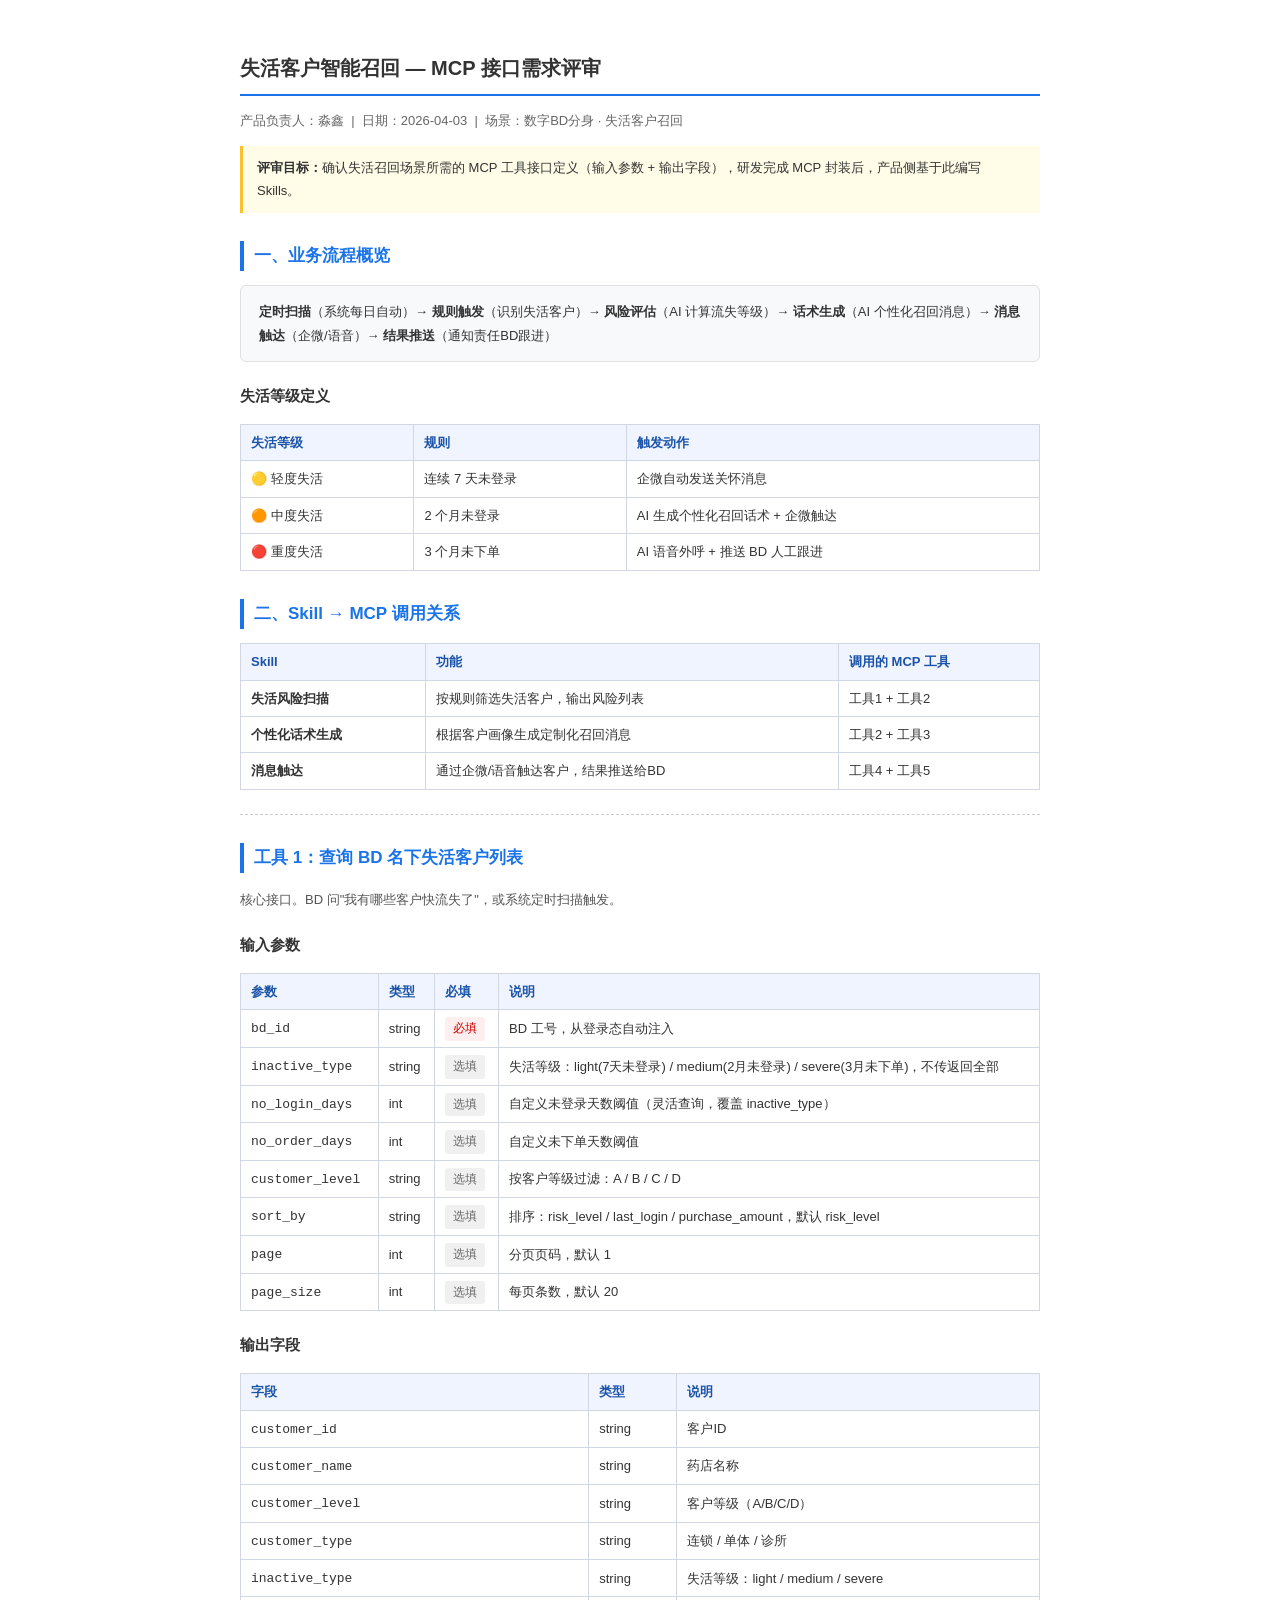
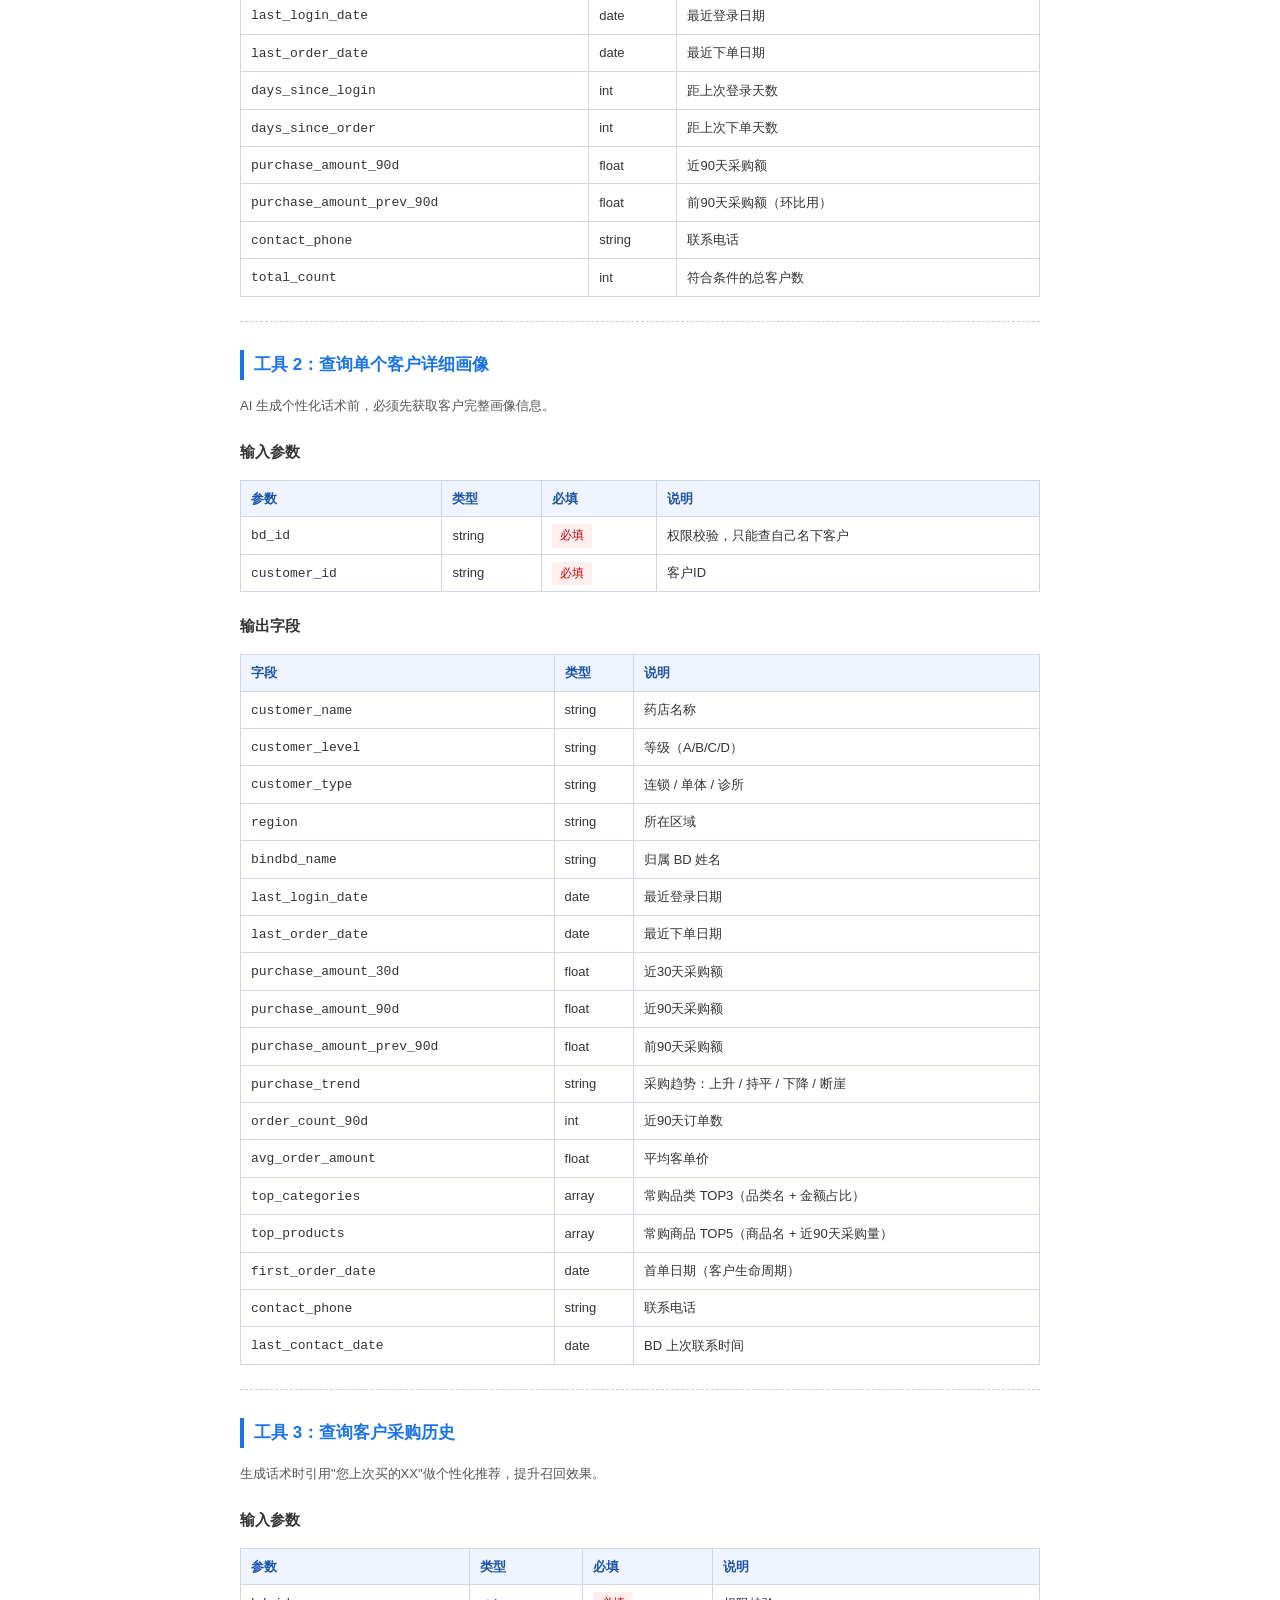
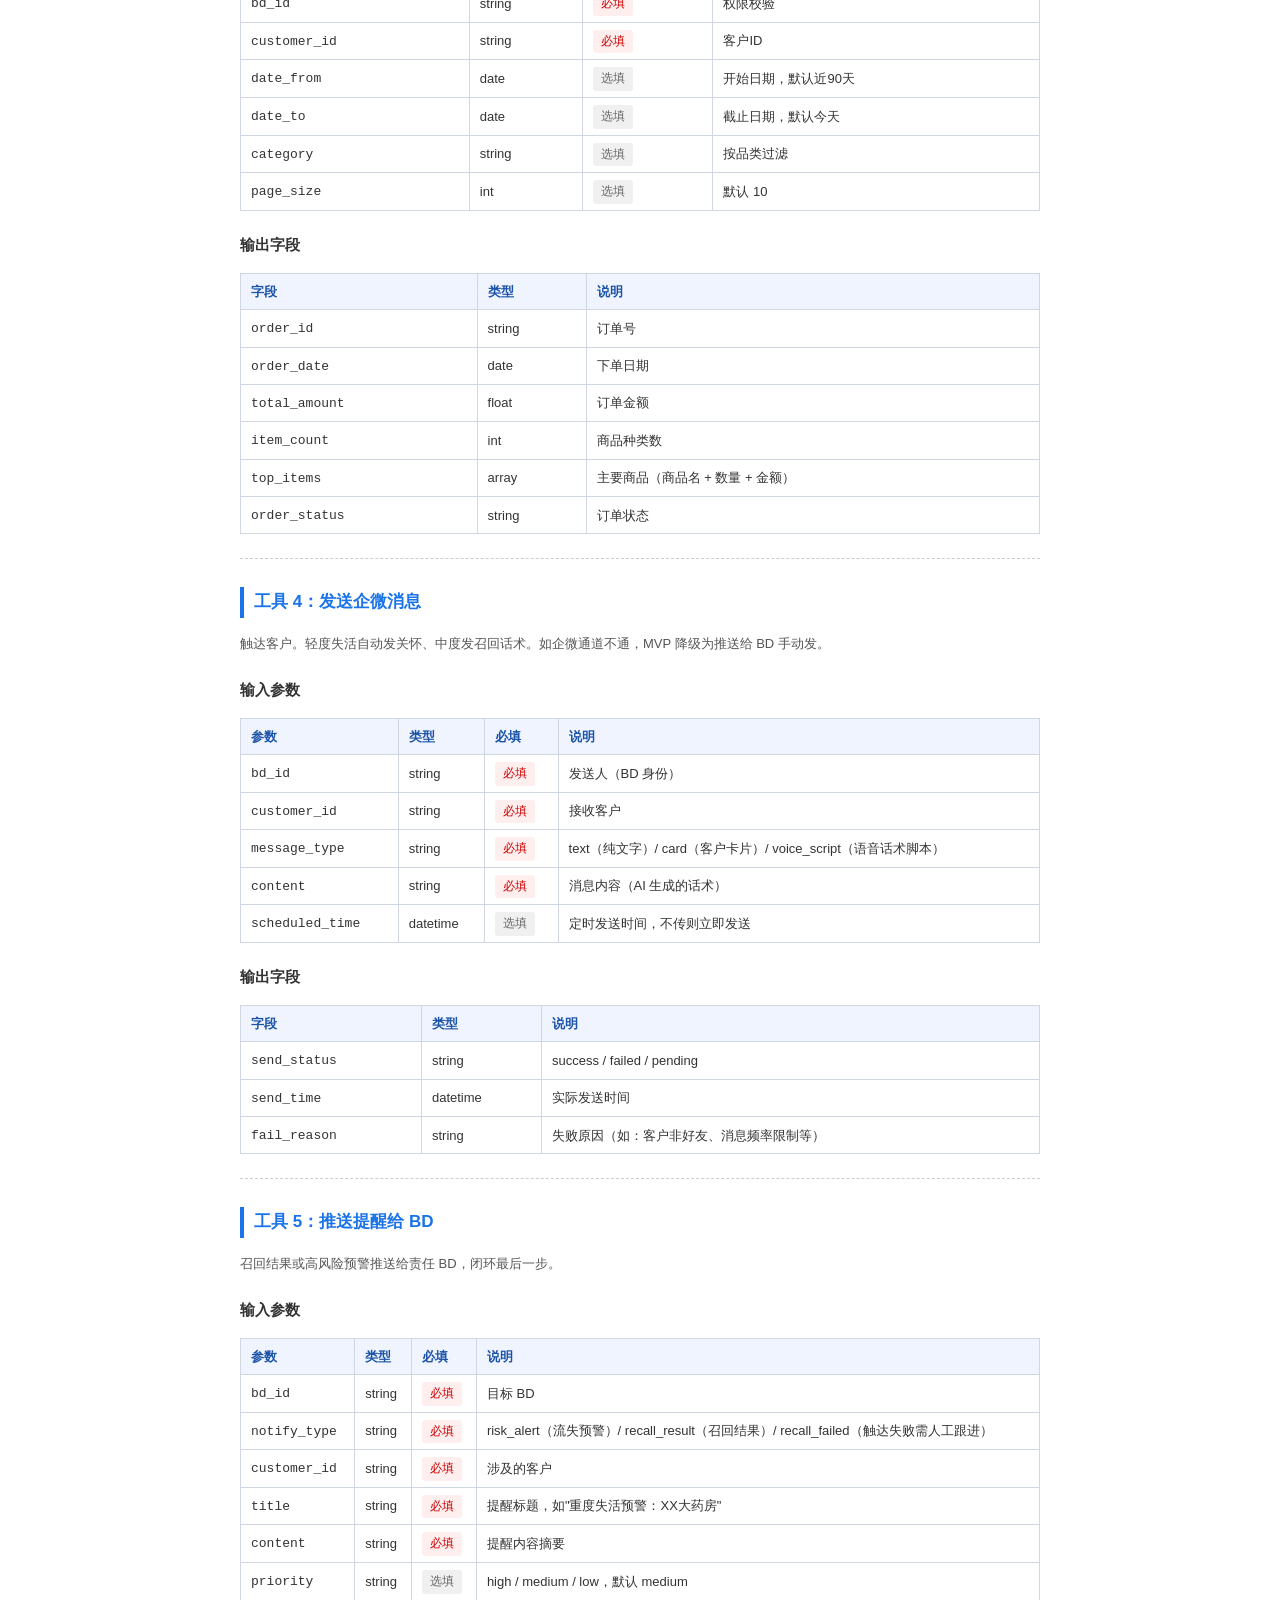
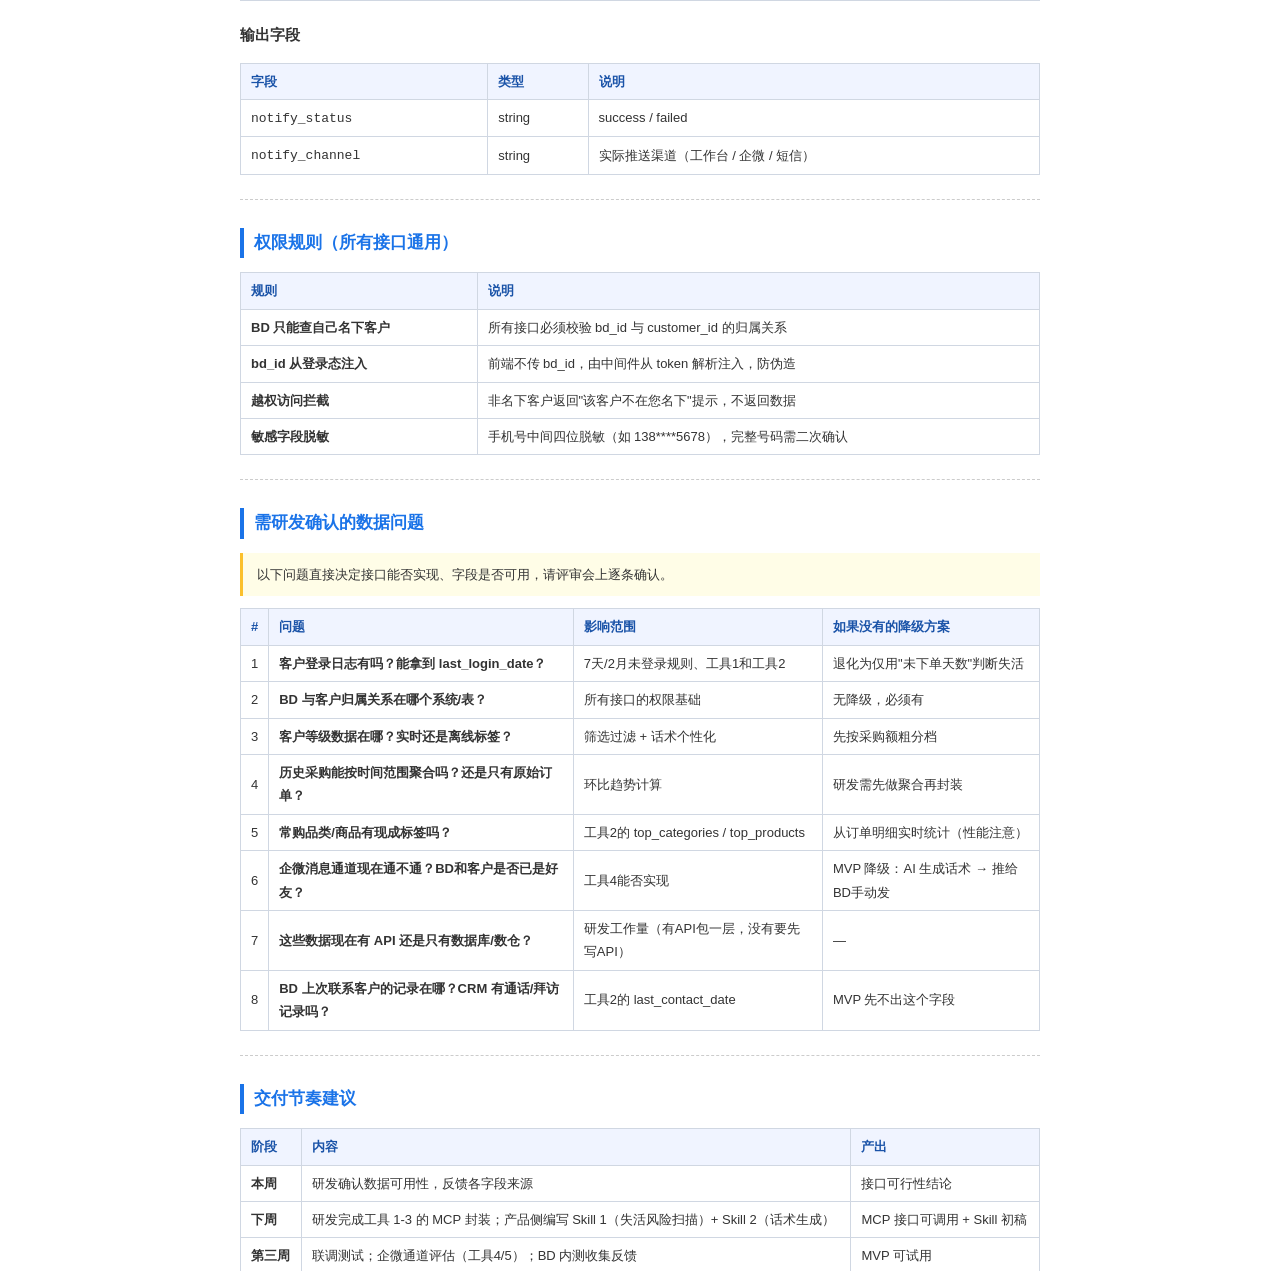
==== bd-recall-mcp-review.html @ 84d46999 "docs: 添加失活客户召回 MCP 接口评审文档 Co-Authored-By: Claude Opus 4.6 (1M context) <noreply@anthropic.com>" ====
<!DOCTYPE html>
<html lang="zh-CN">
<head>
<meta charset="UTF-8">
<title>失活客户召回 — MCP 接口需求</title>
<style>
  body { font-family: -apple-system, "PingFang SC", "Microsoft YaHei", sans-serif; max-width: 800px; margin: 0 auto; padding: 20px; color: #333; font-size: 14px; line-height: 1.8; }
  h1 { font-size: 20px; border-bottom: 2px solid #1a73e8; padding-bottom: 8px; margin-top: 30px; }
  h2 { font-size: 17px; color: #1a73e8; margin-top: 28px; border-left: 4px solid #1a73e8; padding-left: 10px; }
  h3 { font-size: 15px; color: #333; margin-top: 20px; }
  table { border-collapse: collapse; width: 100%; margin: 10px 0 18px 0; font-size: 13px; }
  th { background: #f0f4ff; color: #1a53a8; font-weight: 600; }
  th, td { border: 1px solid #d0d7e2; padding: 6px 10px; text-align: left; }
  td:first-child { white-space: nowrap; }
  .tag { display: inline-block; padding: 1px 8px; border-radius: 3px; font-size: 12px; font-weight: 500; }
  .tag-must { background: #fee; color: #c00; }
  .tag-opt { background: #f0f0f0; color: #666; }
  .tag-confirm { background: #fff3e0; color: #e65100; }
  .highlight { background: #fffde7; padding: 10px 14px; border-left: 3px solid #fbc02d; margin: 12px 0; font-size: 13px; }
  .section-desc { color: #555; font-size: 13px; margin: 4px 0 12px 0; }
  .flow-box { background: #f8f9fa; border: 1px solid #e0e0e0; border-radius: 6px; padding: 14px 18px; margin: 12px 0; font-size: 13px; }
  .flow-box code { background: #e8f0fe; padding: 2px 6px; border-radius: 3px; font-family: monospace; }
  hr { border: none; border-top: 1px dashed #ccc; margin: 24px 0; }
</style>
</head>
<body>

<h1>失活客户智能召回 — MCP 接口需求评审</h1>
<p style="color:#666; font-size:13px;">产品负责人：淼鑫 &nbsp;|&nbsp; 日期：2026-04-03 &nbsp;|&nbsp; 场景：数字BD分身 · 失活客户召回</p>

<div class="highlight">
  <b>评审目标：</b>确认失活召回场景所需的 MCP 工具接口定义（输入参数 + 输出字段），研发完成 MCP 封装后，产品侧基于此编写 Skills。
</div>

<!-- ===================== 业务流程 ===================== -->
<h2>一、业务流程概览</h2>

<div class="flow-box">
  <b>定时扫描</b>（系统每日自动）→ <b>规则触发</b>（识别失活客户）→ <b>风险评估</b>（AI 计算流失等级）→ <b>话术生成</b>（AI 个性化召回消息）→ <b>消息触达</b>（企微/语音）→ <b>结果推送</b>（通知责任BD跟进）
</div>

<h3>失活等级定义</h3>
<table>
  <tr><th>失活等级</th><th>规则</th><th>触发动作</th></tr>
  <tr><td>🟡 轻度失活</td><td>连续 7 天未登录</td><td>企微自动发送关怀消息</td></tr>
  <tr><td>🟠 中度失活</td><td>2 个月未登录</td><td>AI 生成个性化召回话术 + 企微触达</td></tr>
  <tr><td>🔴 重度失活</td><td>3 个月未下单</td><td>AI 语音外呼 + 推送 BD 人工跟进</td></tr>
</table>

<!-- ===================== 整体架构 ===================== -->
<h2>二、Skill → MCP 调用关系</h2>

<table>
  <tr><th>Skill</th><th>功能</th><th>调用的 MCP 工具</th></tr>
  <tr><td><b>失活风险扫描</b></td><td>按规则筛选失活客户，输出风险列表</td><td>工具1 + 工具2</td></tr>
  <tr><td><b>个性化话术生成</b></td><td>根据客户画像生成定制化召回消息</td><td>工具2 + 工具3</td></tr>
  <tr><td><b>消息触达</b></td><td>通过企微/语音触达客户，结果推送给BD</td><td>工具4 + 工具5</td></tr>
</table>

<!-- ===================== 工具1 ===================== -->
<hr>
<h2>工具 1：查询 BD 名下失活客户列表</h2>
<p class="section-desc">核心接口。BD 问"我有哪些客户快流失了"，或系统定时扫描触发。</p>

<h3>输入参数</h3>
<table>
  <tr><th>参数</th><th>类型</th><th>必填</th><th>说明</th></tr>
  <tr><td><code>bd_id</code></td><td>string</td><td><span class="tag tag-must">必填</span></td><td>BD 工号，从登录态自动注入</td></tr>
  <tr><td><code>inactive_type</code></td><td>string</td><td><span class="tag tag-opt">选填</span></td><td>失活等级：light(7天未登录) / medium(2月未登录) / severe(3月未下单)，不传返回全部</td></tr>
  <tr><td><code>no_login_days</code></td><td>int</td><td><span class="tag tag-opt">选填</span></td><td>自定义未登录天数阈值（灵活查询，覆盖 inactive_type）</td></tr>
  <tr><td><code>no_order_days</code></td><td>int</td><td><span class="tag tag-opt">选填</span></td><td>自定义未下单天数阈值</td></tr>
  <tr><td><code>customer_level</code></td><td>string</td><td><span class="tag tag-opt">选填</span></td><td>按客户等级过滤：A / B / C / D</td></tr>
  <tr><td><code>sort_by</code></td><td>string</td><td><span class="tag tag-opt">选填</span></td><td>排序：risk_level / last_login / purchase_amount，默认 risk_level</td></tr>
  <tr><td><code>page</code></td><td>int</td><td><span class="tag tag-opt">选填</span></td><td>分页页码，默认 1</td></tr>
  <tr><td><code>page_size</code></td><td>int</td><td><span class="tag tag-opt">选填</span></td><td>每页条数，默认 20</td></tr>
</table>

<h3>输出字段</h3>
<table>
  <tr><th>字段</th><th>类型</th><th>说明</th></tr>
  <tr><td><code>customer_id</code></td><td>string</td><td>客户ID</td></tr>
  <tr><td><code>customer_name</code></td><td>string</td><td>药店名称</td></tr>
  <tr><td><code>customer_level</code></td><td>string</td><td>客户等级（A/B/C/D）</td></tr>
  <tr><td><code>customer_type</code></td><td>string</td><td>连锁 / 单体 / 诊所</td></tr>
  <tr><td><code>inactive_type</code></td><td>string</td><td>失活等级：light / medium / severe</td></tr>
  <tr><td><code>last_login_date</code></td><td>date</td><td>最近登录日期</td></tr>
  <tr><td><code>last_order_date</code></td><td>date</td><td>最近下单日期</td></tr>
  <tr><td><code>days_since_login</code></td><td>int</td><td>距上次登录天数</td></tr>
  <tr><td><code>days_since_order</code></td><td>int</td><td>距上次下单天数</td></tr>
  <tr><td><code>purchase_amount_90d</code></td><td>float</td><td>近90天采购额</td></tr>
  <tr><td><code>purchase_amount_prev_90d</code></td><td>float</td><td>前90天采购额（环比用）</td></tr>
  <tr><td><code>contact_phone</code></td><td>string</td><td>联系电话</td></tr>
  <tr><td><code>total_count</code></td><td>int</td><td>符合条件的总客户数</td></tr>
</table>

<!-- ===================== 工具2 ===================== -->
<hr>
<h2>工具 2：查询单个客户详细画像</h2>
<p class="section-desc">AI 生成个性化话术前，必须先获取客户完整画像信息。</p>

<h3>输入参数</h3>
<table>
  <tr><th>参数</th><th>类型</th><th>必填</th><th>说明</th></tr>
  <tr><td><code>bd_id</code></td><td>string</td><td><span class="tag tag-must">必填</span></td><td>权限校验，只能查自己名下客户</td></tr>
  <tr><td><code>customer_id</code></td><td>string</td><td><span class="tag tag-must">必填</span></td><td>客户ID</td></tr>
</table>

<h3>输出字段</h3>
<table>
  <tr><th>字段</th><th>类型</th><th>说明</th></tr>
  <tr><td><code>customer_name</code></td><td>string</td><td>药店名称</td></tr>
  <tr><td><code>customer_level</code></td><td>string</td><td>等级（A/B/C/D）</td></tr>
  <tr><td><code>customer_type</code></td><td>string</td><td>连锁 / 单体 / 诊所</td></tr>
  <tr><td><code>region</code></td><td>string</td><td>所在区域</td></tr>
  <tr><td><code>bindbd_name</code></td><td>string</td><td>归属 BD 姓名</td></tr>
  <tr><td><code>last_login_date</code></td><td>date</td><td>最近登录日期</td></tr>
  <tr><td><code>last_order_date</code></td><td>date</td><td>最近下单日期</td></tr>
  <tr><td><code>purchase_amount_30d</code></td><td>float</td><td>近30天采购额</td></tr>
  <tr><td><code>purchase_amount_90d</code></td><td>float</td><td>近90天采购额</td></tr>
  <tr><td><code>purchase_amount_prev_90d</code></td><td>float</td><td>前90天采购额</td></tr>
  <tr><td><code>purchase_trend</code></td><td>string</td><td>采购趋势：上升 / 持平 / 下降 / 断崖</td></tr>
  <tr><td><code>order_count_90d</code></td><td>int</td><td>近90天订单数</td></tr>
  <tr><td><code>avg_order_amount</code></td><td>float</td><td>平均客单价</td></tr>
  <tr><td><code>top_categories</code></td><td>array</td><td>常购品类 TOP3（品类名 + 金额占比）</td></tr>
  <tr><td><code>top_products</code></td><td>array</td><td>常购商品 TOP5（商品名 + 近90天采购量）</td></tr>
  <tr><td><code>first_order_date</code></td><td>date</td><td>首单日期（客户生命周期）</td></tr>
  <tr><td><code>contact_phone</code></td><td>string</td><td>联系电话</td></tr>
  <tr><td><code>last_contact_date</code></td><td>date</td><td>BD 上次联系时间</td></tr>
</table>

<!-- ===================== 工具3 ===================== -->
<hr>
<h2>工具 3：查询客户采购历史</h2>
<p class="section-desc">生成话术时引用"您上次买的XX"做个性化推荐，提升召回效果。</p>

<h3>输入参数</h3>
<table>
  <tr><th>参数</th><th>类型</th><th>必填</th><th>说明</th></tr>
  <tr><td><code>bd_id</code></td><td>string</td><td><span class="tag tag-must">必填</span></td><td>权限校验</td></tr>
  <tr><td><code>customer_id</code></td><td>string</td><td><span class="tag tag-must">必填</span></td><td>客户ID</td></tr>
  <tr><td><code>date_from</code></td><td>date</td><td><span class="tag tag-opt">选填</span></td><td>开始日期，默认近90天</td></tr>
  <tr><td><code>date_to</code></td><td>date</td><td><span class="tag tag-opt">选填</span></td><td>截止日期，默认今天</td></tr>
  <tr><td><code>category</code></td><td>string</td><td><span class="tag tag-opt">选填</span></td><td>按品类过滤</td></tr>
  <tr><td><code>page_size</code></td><td>int</td><td><span class="tag tag-opt">选填</span></td><td>默认 10</td></tr>
</table>

<h3>输出字段</h3>
<table>
  <tr><th>字段</th><th>类型</th><th>说明</th></tr>
  <tr><td><code>order_id</code></td><td>string</td><td>订单号</td></tr>
  <tr><td><code>order_date</code></td><td>date</td><td>下单日期</td></tr>
  <tr><td><code>total_amount</code></td><td>float</td><td>订单金额</td></tr>
  <tr><td><code>item_count</code></td><td>int</td><td>商品种类数</td></tr>
  <tr><td><code>top_items</code></td><td>array</td><td>主要商品（商品名 + 数量 + 金额）</td></tr>
  <tr><td><code>order_status</code></td><td>string</td><td>订单状态</td></tr>
</table>

<!-- ===================== 工具4 ===================== -->
<hr>
<h2>工具 4：发送企微消息</h2>
<p class="section-desc">触达客户。轻度失活自动发关怀、中度发召回话术。如企微通道不通，MVP 降级为推送给 BD 手动发。</p>

<h3>输入参数</h3>
<table>
  <tr><th>参数</th><th>类型</th><th>必填</th><th>说明</th></tr>
  <tr><td><code>bd_id</code></td><td>string</td><td><span class="tag tag-must">必填</span></td><td>发送人（BD 身份）</td></tr>
  <tr><td><code>customer_id</code></td><td>string</td><td><span class="tag tag-must">必填</span></td><td>接收客户</td></tr>
  <tr><td><code>message_type</code></td><td>string</td><td><span class="tag tag-must">必填</span></td><td>text（纯文字）/ card（客户卡片）/ voice_script（语音话术脚本）</td></tr>
  <tr><td><code>content</code></td><td>string</td><td><span class="tag tag-must">必填</span></td><td>消息内容（AI 生成的话术）</td></tr>
  <tr><td><code>scheduled_time</code></td><td>datetime</td><td><span class="tag tag-opt">选填</span></td><td>定时发送时间，不传则立即发送</td></tr>
</table>

<h3>输出字段</h3>
<table>
  <tr><th>字段</th><th>类型</th><th>说明</th></tr>
  <tr><td><code>send_status</code></td><td>string</td><td>success / failed / pending</td></tr>
  <tr><td><code>send_time</code></td><td>datetime</td><td>实际发送时间</td></tr>
  <tr><td><code>fail_reason</code></td><td>string</td><td>失败原因（如：客户非好友、消息频率限制等）</td></tr>
</table>

<!-- ===================== 工具5 ===================== -->
<hr>
<h2>工具 5：推送提醒给 BD</h2>
<p class="section-desc">召回结果或高风险预警推送给责任 BD，闭环最后一步。</p>

<h3>输入参数</h3>
<table>
  <tr><th>参数</th><th>类型</th><th>必填</th><th>说明</th></tr>
  <tr><td><code>bd_id</code></td><td>string</td><td><span class="tag tag-must">必填</span></td><td>目标 BD</td></tr>
  <tr><td><code>notify_type</code></td><td>string</td><td><span class="tag tag-must">必填</span></td><td>risk_alert（流失预警）/ recall_result（召回结果）/ recall_failed（触达失败需人工跟进）</td></tr>
  <tr><td><code>customer_id</code></td><td>string</td><td><span class="tag tag-must">必填</span></td><td>涉及的客户</td></tr>
  <tr><td><code>title</code></td><td>string</td><td><span class="tag tag-must">必填</span></td><td>提醒标题，如"重度失活预警：XX大药房"</td></tr>
  <tr><td><code>content</code></td><td>string</td><td><span class="tag tag-must">必填</span></td><td>提醒内容摘要</td></tr>
  <tr><td><code>priority</code></td><td>string</td><td><span class="tag tag-opt">选填</span></td><td>high / medium / low，默认 medium</td></tr>
</table>

<h3>输出字段</h3>
<table>
  <tr><th>字段</th><th>类型</th><th>说明</th></tr>
  <tr><td><code>notify_status</code></td><td>string</td><td>success / failed</td></tr>
  <tr><td><code>notify_channel</code></td><td>string</td><td>实际推送渠道（工作台 / 企微 / 短信）</td></tr>
</table>

<!-- ===================== 权限 ===================== -->
<hr>
<h2>权限规则（所有接口通用）</h2>
<table>
  <tr><th>规则</th><th>说明</th></tr>
  <tr><td><b>BD 只能查自己名下客户</b></td><td>所有接口必须校验 bd_id 与 customer_id 的归属关系</td></tr>
  <tr><td><b>bd_id 从登录态注入</b></td><td>前端不传 bd_id，由中间件从 token 解析注入，防伪造</td></tr>
  <tr><td><b>越权访问拦截</b></td><td>非名下客户返回"该客户不在您名下"提示，不返回数据</td></tr>
  <tr><td><b>敏感字段脱敏</b></td><td>手机号中间四位脱敏（如 138****5678），完整号码需二次确认</td></tr>
</table>

<!-- ===================== 数据确认 ===================== -->
<hr>
<h2>需研发确认的数据问题</h2>
<div class="highlight">以下问题直接决定接口能否实现、字段是否可用，请评审会上逐条确认。</div>

<table>
  <tr><th>#</th><th>问题</th><th>影响范围</th><th>如果没有的降级方案</th></tr>
  <tr><td>1</td><td><b>客户登录日志有吗？能拿到 last_login_date？</b></td><td>7天/2月未登录规则、工具1和工具2</td><td>退化为仅用"未下单天数"判断失活</td></tr>
  <tr><td>2</td><td><b>BD 与客户归属关系在哪个系统/表？</b></td><td>所有接口的权限基础</td><td>无降级，必须有</td></tr>
  <tr><td>3</td><td><b>客户等级数据在哪？实时还是离线标签？</b></td><td>筛选过滤 + 话术个性化</td><td>先按采购额粗分档</td></tr>
  <tr><td>4</td><td><b>历史采购能按时间范围聚合吗？还是只有原始订单？</b></td><td>环比趋势计算</td><td>研发需先做聚合再封装</td></tr>
  <tr><td>5</td><td><b>常购品类/商品有现成标签吗？</b></td><td>工具2的 top_categories / top_products</td><td>从订单明细实时统计（性能注意）</td></tr>
  <tr><td>6</td><td><b>企微消息通道现在通不通？BD和客户是否已是好友？</b></td><td>工具4能否实现</td><td>MVP 降级：AI 生成话术 → 推给BD手动发</td></tr>
  <tr><td>7</td><td><b>这些数据现在有 API 还是只有数据库/数仓？</b></td><td>研发工作量（有API包一层，没有要先写API）</td><td>—</td></tr>
  <tr><td>8</td><td><b>BD 上次联系客户的记录在哪？CRM 有通话/拜访记录吗？</b></td><td>工具2的 last_contact_date</td><td>MVP 先不出这个字段</td></tr>
</table>

<!-- ===================== 排期建议 ===================== -->
<hr>
<h2>交付节奏建议</h2>
<table>
  <tr><th>阶段</th><th>内容</th><th>产出</th></tr>
  <tr><td><b>本周</b></td><td>研发确认数据可用性，反馈各字段来源</td><td>接口可行性结论</td></tr>
  <tr><td><b>下周</b></td><td>研发完成工具 1-3 的 MCP 封装；产品侧编写 Skill 1（失活风险扫描）+ Skill 2（话术生成）</td><td>MCP 接口可调用 + Skill 初稿</td></tr>
  <tr><td><b>第三周</b></td><td>联调测试；企微通道评估（工具4/5）；BD 内测收集反馈</td><td>MVP 可试用</td></tr>
</table>

</body>
</html>
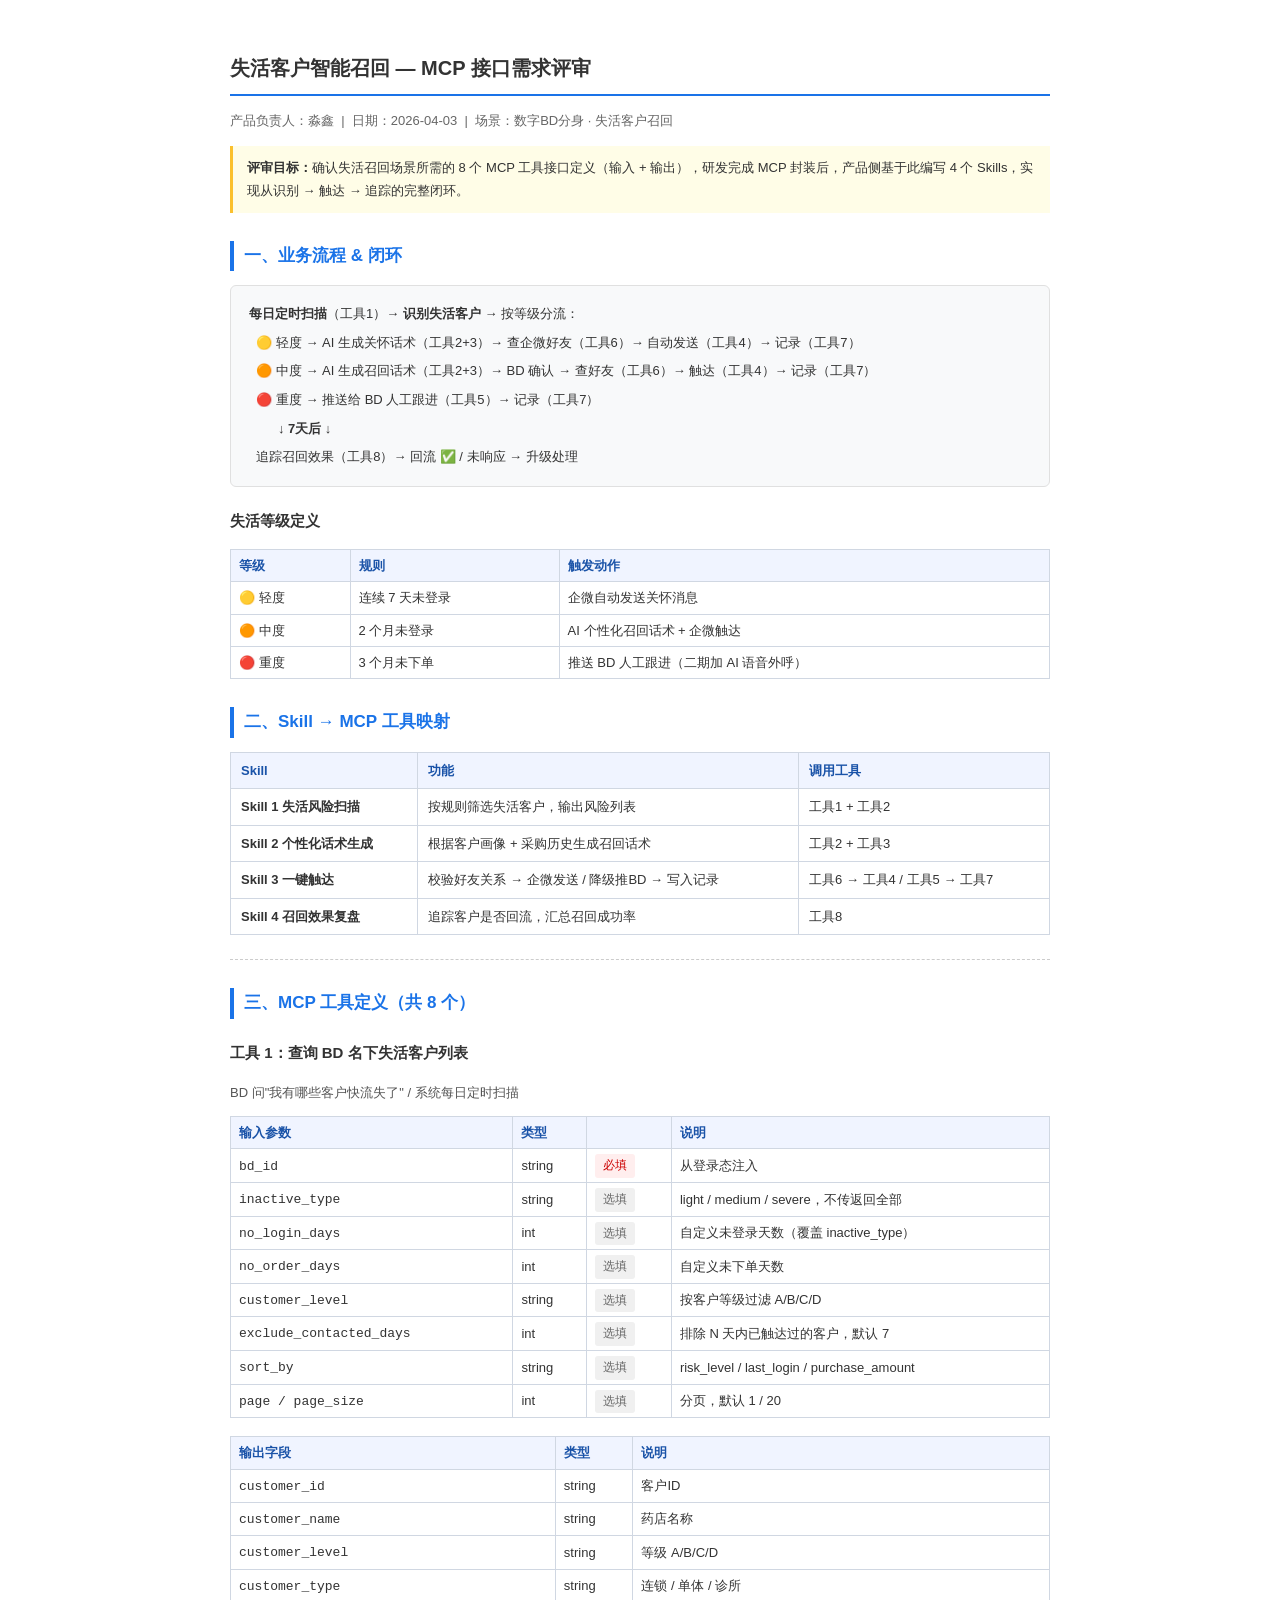
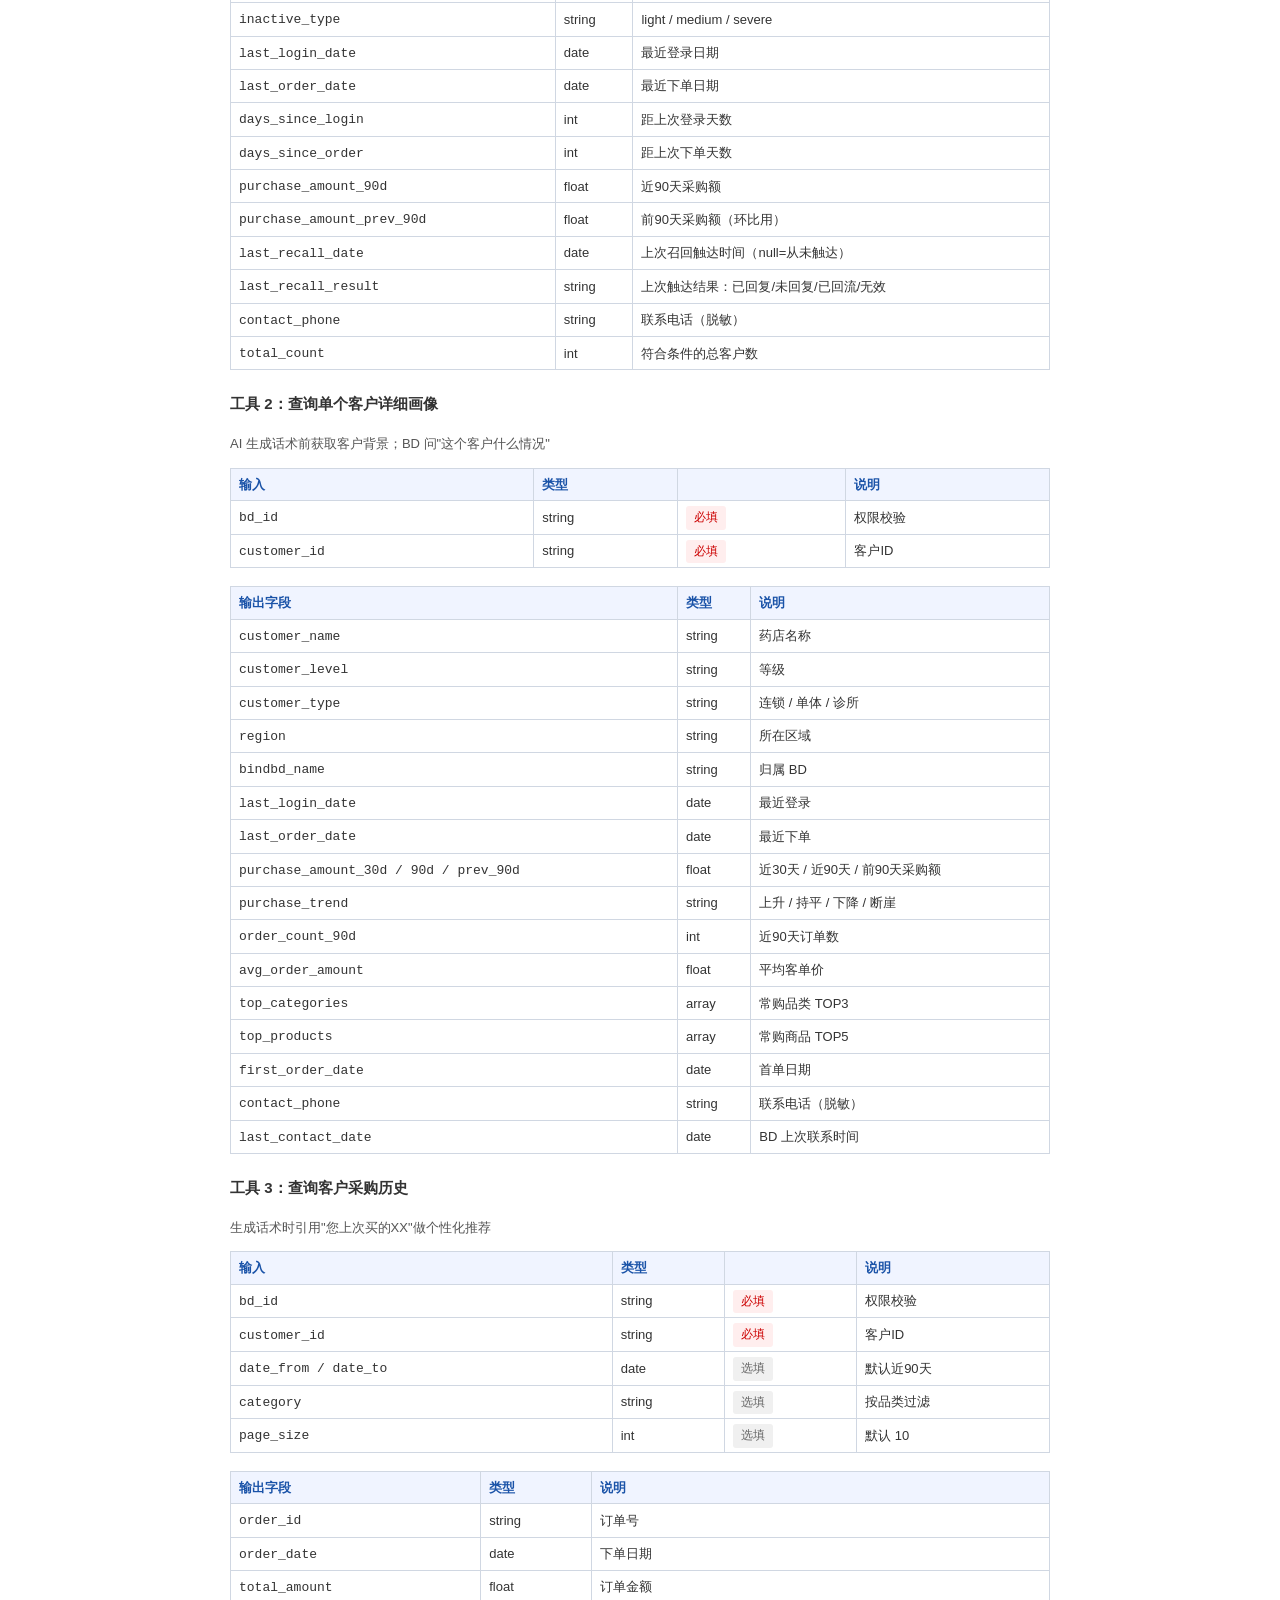
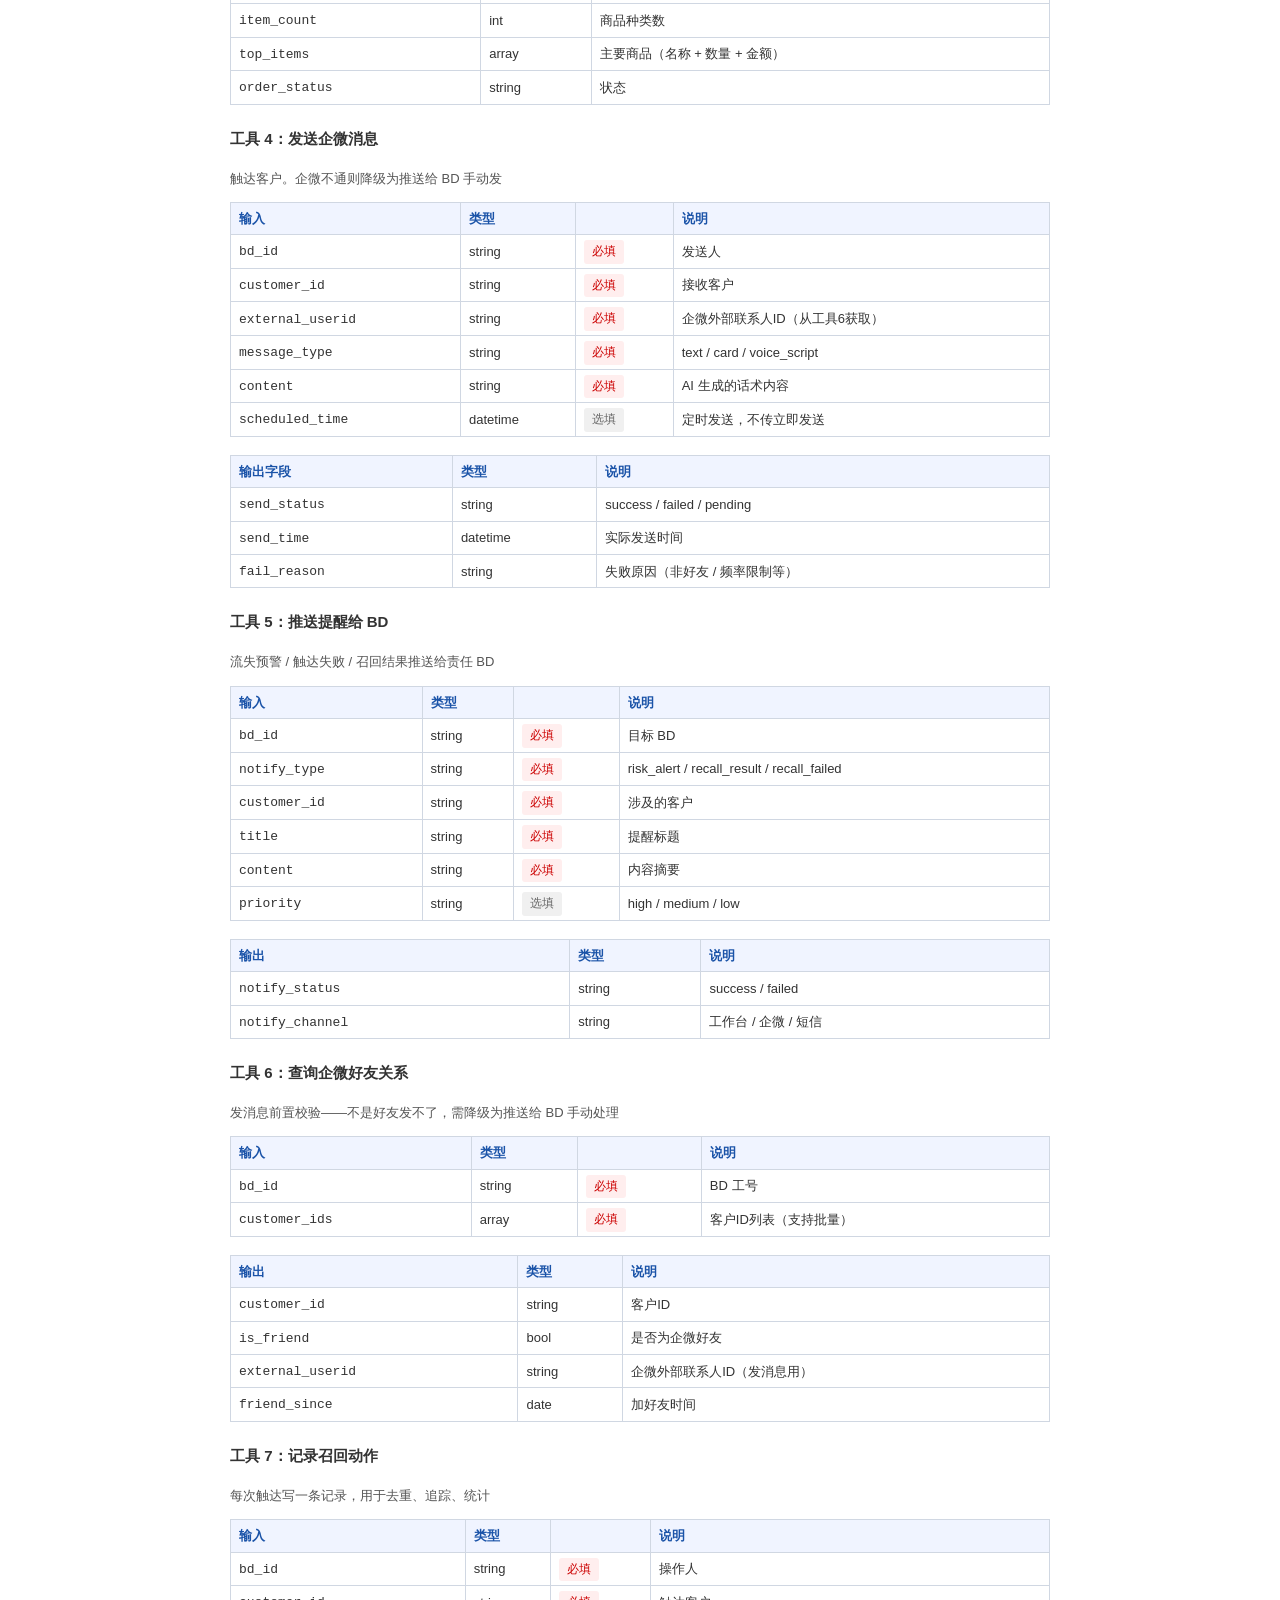
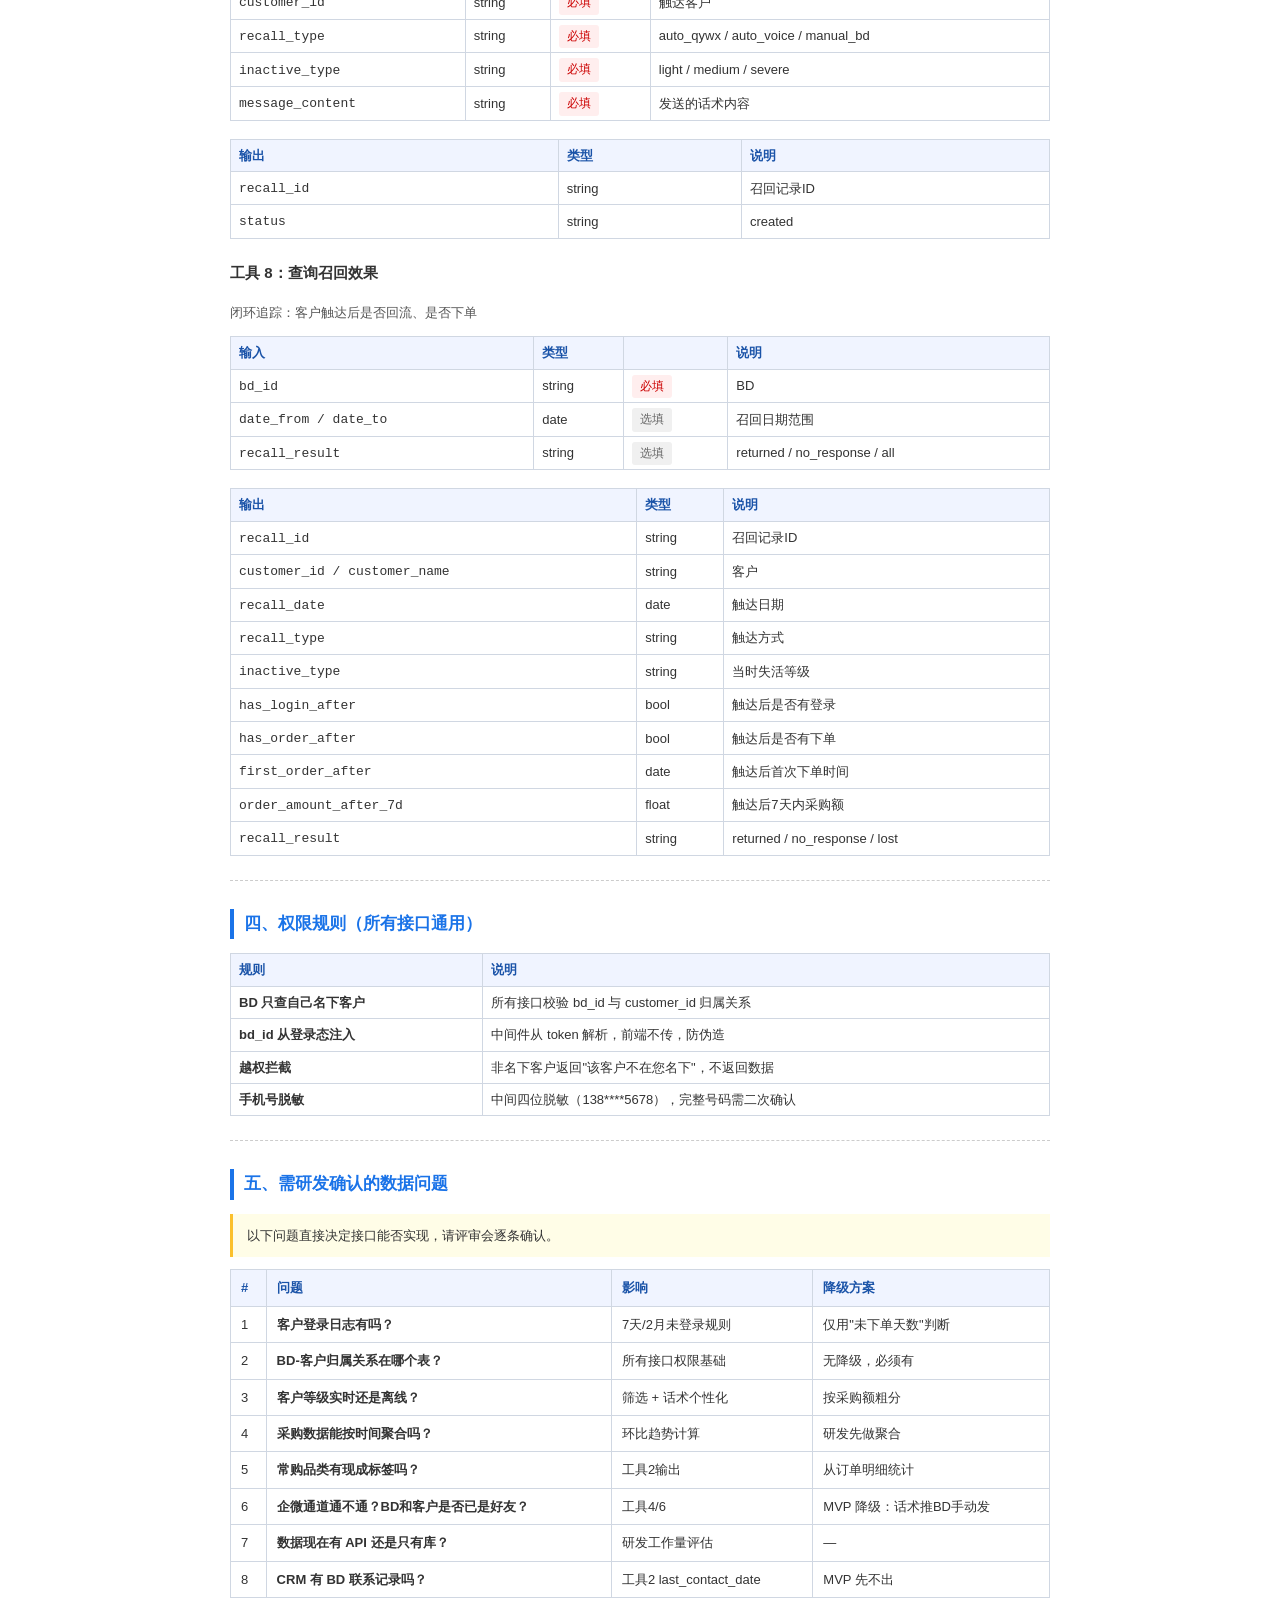
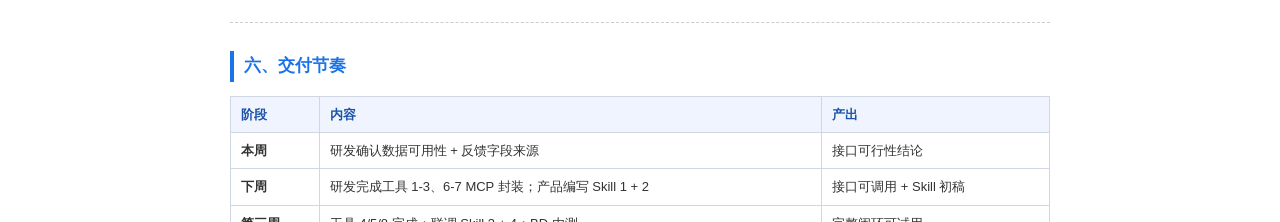
==== commit 77b0c78e: "docs: 更新失活召回接口文档 — 补充企微闭环 + 8个工具完整定义 Co-Authored-By: Claude Opus 4.6 (1M context) <noreply@anthropic" ====
--- a/bd-recall-mcp-review.html
+++ b/bd-recall-mcp-review.html
@@ -4,7 +4,7 @@
 <meta charset="UTF-8">
 <title>失活客户召回 — MCP 接口需求</title>
 <style>
-  body { font-family: -apple-system, "PingFang SC", "Microsoft YaHei", sans-serif; max-width: 800px; margin: 0 auto; padding: 20px; color: #333; font-size: 14px; line-height: 1.8; }
+  body { font-family: -apple-system, "PingFang SC", "Microsoft YaHei", sans-serif; max-width: 820px; margin: 0 auto; padding: 20px; color: #333; font-size: 14px; line-height: 1.8; }
   h1 { font-size: 20px; border-bottom: 2px solid #1a73e8; padding-bottom: 8px; margin-top: 30px; }
   h2 { font-size: 17px; color: #1a73e8; margin-top: 28px; border-left: 4px solid #1a73e8; padding-left: 10px; }
   h3 { font-size: 15px; color: #333; margin-top: 20px; }
@@ -15,12 +15,13 @@
   .tag { display: inline-block; padding: 1px 8px; border-radius: 3px; font-size: 12px; font-weight: 500; }
   .tag-must { background: #fee; color: #c00; }
   .tag-opt { background: #f0f0f0; color: #666; }
-  .tag-confirm { background: #fff3e0; color: #e65100; }
   .highlight { background: #fffde7; padding: 10px 14px; border-left: 3px solid #fbc02d; margin: 12px 0; font-size: 13px; }
   .section-desc { color: #555; font-size: 13px; margin: 4px 0 12px 0; }
-  .flow-box { background: #f8f9fa; border: 1px solid #e0e0e0; border-radius: 6px; padding: 14px 18px; margin: 12px 0; font-size: 13px; }
-  .flow-box code { background: #e8f0fe; padding: 2px 6px; border-radius: 3px; font-family: monospace; }
+  .flow-box { background: #f8f9fa; border: 1px solid #e0e0e0; border-radius: 6px; padding: 14px 18px; margin: 12px 0; font-size: 13px; line-height: 2.2; }
+  .skill-box { background: #f0f7ff; border: 1px solid #c2dbf5; border-radius: 6px; padding: 12px 16px; margin: 10px 0; font-size: 13px; line-height: 1.9; }
+  .skill-box b { color: #1a53a8; }
   hr { border: none; border-top: 1px dashed #ccc; margin: 24px 0; }
+  .compact td, .compact th { padding: 4px 8px; }
 </style>
 </head>
 <body>
@@ -29,214 +30,263 @@
 <p style="color:#666; font-size:13px;">产品负责人：淼鑫 &nbsp;|&nbsp; 日期：2026-04-03 &nbsp;|&nbsp; 场景：数字BD分身 · 失活客户召回</p>
 
 <div class="highlight">
-  <b>评审目标：</b>确认失活召回场景所需的 MCP 工具接口定义（输入参数 + 输出字段），研发完成 MCP 封装后，产品侧基于此编写 Skills。
+  <b>评审目标：</b>确认失活召回场景所需的 8 个 MCP 工具接口定义（输入 + 输出），研发完成 MCP 封装后，产品侧基于此编写 4 个 Skills，实现从识别 → 触达 → 追踪的完整闭环。
 </div>
 
 <!-- ===================== 业务流程 ===================== -->
-<h2>一、业务流程概览</h2>
+<h2>一、业务流程 &amp; 闭环</h2>
 
 <div class="flow-box">
-  <b>定时扫描</b>（系统每日自动）→ <b>规则触发</b>（识别失活客户）→ <b>风险评估</b>（AI 计算流失等级）→ <b>话术生成</b>（AI 个性化召回消息）→ <b>消息触达</b>（企微/语音）→ <b>结果推送</b>（通知责任BD跟进）
+  <b>每日定时扫描</b>（工具1）→ <b>识别失活客户</b> → 按等级分流：<br>
+  &nbsp;&nbsp;🟡 轻度 → AI 生成关怀话术（工具2+3）→ 查企微好友（工具6）→ 自动发送（工具4）→ 记录（工具7）<br>
+  &nbsp;&nbsp;🟠 中度 → AI 生成召回话术（工具2+3）→ BD 确认 → 查好友（工具6）→ 触达（工具4）→ 记录（工具7）<br>
+  &nbsp;&nbsp;🔴 重度 → 推送给 BD 人工跟进（工具5）→ 记录（工具7）<br>
+  &nbsp;&nbsp;&nbsp;&nbsp;&nbsp;&nbsp;&nbsp;&nbsp;↓ <b>7天后</b> ↓<br>
+  &nbsp;&nbsp;追踪召回效果（工具8）→ 回流 ✅ / 未响应 → 升级处理
 </div>
 
 <h3>失活等级定义</h3>
+<table class="compact">
+  <tr><th>等级</th><th>规则</th><th>触发动作</th></tr>
+  <tr><td>🟡 轻度</td><td>连续 7 天未登录</td><td>企微自动发送关怀消息</td></tr>
+  <tr><td>🟠 中度</td><td>2 个月未登录</td><td>AI 个性化召回话术 + 企微触达</td></tr>
+  <tr><td>🔴 重度</td><td>3 个月未下单</td><td>推送 BD 人工跟进（二期加 AI 语音外呼）</td></tr>
+</table>
+
+<!-- ===================== Skill 与工具映射 ===================== -->
+<h2>二、Skill → MCP 工具映射</h2>
+
 <table>
-  <tr><th>失活等级</th><th>规则</th><th>触发动作</th></tr>
-  <tr><td>🟡 轻度失活</td><td>连续 7 天未登录</td><td>企微自动发送关怀消息</td></tr>
-  <tr><td>🟠 中度失活</td><td>2 个月未登录</td><td>AI 生成个性化召回话术 + 企微触达</td></tr>
-  <tr><td>🔴 重度失活</td><td>3 个月未下单</td><td>AI 语音外呼 + 推送 BD 人工跟进</td></tr>
-</table>
-
-<!-- ===================== 整体架构 ===================== -->
-<h2>二、Skill → MCP 调用关系</h2>
-
-<table>
-  <tr><th>Skill</th><th>功能</th><th>调用的 MCP 工具</th></tr>
-  <tr><td><b>失活风险扫描</b></td><td>按规则筛选失活客户，输出风险列表</td><td>工具1 + 工具2</td></tr>
-  <tr><td><b>个性化话术生成</b></td><td>根据客户画像生成定制化召回消息</td><td>工具2 + 工具3</td></tr>
-  <tr><td><b>消息触达</b></td><td>通过企微/语音触达客户，结果推送给BD</td><td>工具4 + 工具5</td></tr>
-</table>
-
-<!-- ===================== 工具1 ===================== -->
-<hr>
-<h2>工具 1：查询 BD 名下失活客户列表</h2>
-<p class="section-desc">核心接口。BD 问"我有哪些客户快流失了"，或系统定时扫描触发。</p>
-
-<h3>输入参数</h3>
-<table>
-  <tr><th>参数</th><th>类型</th><th>必填</th><th>说明</th></tr>
-  <tr><td><code>bd_id</code></td><td>string</td><td><span class="tag tag-must">必填</span></td><td>BD 工号，从登录态自动注入</td></tr>
-  <tr><td><code>inactive_type</code></td><td>string</td><td><span class="tag tag-opt">选填</span></td><td>失活等级：light(7天未登录) / medium(2月未登录) / severe(3月未下单)，不传返回全部</td></tr>
-  <tr><td><code>no_login_days</code></td><td>int</td><td><span class="tag tag-opt">选填</span></td><td>自定义未登录天数阈值（灵活查询，覆盖 inactive_type）</td></tr>
-  <tr><td><code>no_order_days</code></td><td>int</td><td><span class="tag tag-opt">选填</span></td><td>自定义未下单天数阈值</td></tr>
-  <tr><td><code>customer_level</code></td><td>string</td><td><span class="tag tag-opt">选填</span></td><td>按客户等级过滤：A / B / C / D</td></tr>
-  <tr><td><code>sort_by</code></td><td>string</td><td><span class="tag tag-opt">选填</span></td><td>排序：risk_level / last_login / purchase_amount，默认 risk_level</td></tr>
-  <tr><td><code>page</code></td><td>int</td><td><span class="tag tag-opt">选填</span></td><td>分页页码，默认 1</td></tr>
-  <tr><td><code>page_size</code></td><td>int</td><td><span class="tag tag-opt">选填</span></td><td>每页条数，默认 20</td></tr>
-</table>
-
-<h3>输出字段</h3>
-<table>
-  <tr><th>字段</th><th>类型</th><th>说明</th></tr>
+  <tr><th>Skill</th><th>功能</th><th>调用工具</th></tr>
+  <tr><td><b>Skill 1 失活风险扫描</b></td><td>按规则筛选失活客户，输出风险列表</td><td>工具1 + 工具2</td></tr>
+  <tr><td><b>Skill 2 个性化话术生成</b></td><td>根据客户画像 + 采购历史生成召回话术</td><td>工具2 + 工具3</td></tr>
+  <tr><td><b>Skill 3 一键触达</b></td><td>校验好友关系 → 企微发送 / 降级推BD → 写入记录</td><td>工具6 → 工具4 / 工具5 → 工具7</td></tr>
+  <tr><td><b>Skill 4 召回效果复盘</b></td><td>追踪客户是否回流，汇总召回成功率</td><td>工具8</td></tr>
+</table>
+
+<!-- ===================== 8个工具 ===================== -->
+<hr>
+<h2>三、MCP 工具定义（共 8 个）</h2>
+
+<!-- 工具1 -->
+<h3>工具 1：查询 BD 名下失活客户列表</h3>
+<p class="section-desc">BD 问"我有哪些客户快流失了" / 系统每日定时扫描</p>
+
+<table class="compact">
+  <tr><th>输入参数</th><th>类型</th><th></th><th>说明</th></tr>
+  <tr><td><code>bd_id</code></td><td>string</td><td><span class="tag tag-must">必填</span></td><td>从登录态注入</td></tr>
+  <tr><td><code>inactive_type</code></td><td>string</td><td><span class="tag tag-opt">选填</span></td><td>light / medium / severe，不传返回全部</td></tr>
+  <tr><td><code>no_login_days</code></td><td>int</td><td><span class="tag tag-opt">选填</span></td><td>自定义未登录天数（覆盖 inactive_type）</td></tr>
+  <tr><td><code>no_order_days</code></td><td>int</td><td><span class="tag tag-opt">选填</span></td><td>自定义未下单天数</td></tr>
+  <tr><td><code>customer_level</code></td><td>string</td><td><span class="tag tag-opt">选填</span></td><td>按客户等级过滤 A/B/C/D</td></tr>
+  <tr><td><code>exclude_contacted_days</code></td><td>int</td><td><span class="tag tag-opt">选填</span></td><td>排除 N 天内已触达过的客户，默认 7</td></tr>
+  <tr><td><code>sort_by</code></td><td>string</td><td><span class="tag tag-opt">选填</span></td><td>risk_level / last_login / purchase_amount</td></tr>
+  <tr><td><code>page / page_size</code></td><td>int</td><td><span class="tag tag-opt">选填</span></td><td>分页，默认 1 / 20</td></tr>
+</table>
+<table class="compact">
+  <tr><th>输出字段</th><th>类型</th><th>说明</th></tr>
   <tr><td><code>customer_id</code></td><td>string</td><td>客户ID</td></tr>
   <tr><td><code>customer_name</code></td><td>string</td><td>药店名称</td></tr>
-  <tr><td><code>customer_level</code></td><td>string</td><td>客户等级（A/B/C/D）</td></tr>
+  <tr><td><code>customer_level</code></td><td>string</td><td>等级 A/B/C/D</td></tr>
   <tr><td><code>customer_type</code></td><td>string</td><td>连锁 / 单体 / 诊所</td></tr>
-  <tr><td><code>inactive_type</code></td><td>string</td><td>失活等级：light / medium / severe</td></tr>
+  <tr><td><code>inactive_type</code></td><td>string</td><td>light / medium / severe</td></tr>
   <tr><td><code>last_login_date</code></td><td>date</td><td>最近登录日期</td></tr>
   <tr><td><code>last_order_date</code></td><td>date</td><td>最近下单日期</td></tr>
   <tr><td><code>days_since_login</code></td><td>int</td><td>距上次登录天数</td></tr>
   <tr><td><code>days_since_order</code></td><td>int</td><td>距上次下单天数</td></tr>
   <tr><td><code>purchase_amount_90d</code></td><td>float</td><td>近90天采购额</td></tr>
   <tr><td><code>purchase_amount_prev_90d</code></td><td>float</td><td>前90天采购额（环比用）</td></tr>
-  <tr><td><code>contact_phone</code></td><td>string</td><td>联系电话</td></tr>
+  <tr><td><code>last_recall_date</code></td><td>date</td><td>上次召回触达时间（null=从未触达）</td></tr>
+  <tr><td><code>last_recall_result</code></td><td>string</td><td>上次触达结果：已回复/未回复/已回流/无效</td></tr>
+  <tr><td><code>contact_phone</code></td><td>string</td><td>联系电话（脱敏）</td></tr>
   <tr><td><code>total_count</code></td><td>int</td><td>符合条件的总客户数</td></tr>
 </table>
 
-<!-- ===================== 工具2 ===================== -->
-<hr>
-<h2>工具 2：查询单个客户详细画像</h2>
-<p class="section-desc">AI 生成个性化话术前，必须先获取客户完整画像信息。</p>
-
-<h3>输入参数</h3>
-<table>
-  <tr><th>参数</th><th>类型</th><th>必填</th><th>说明</th></tr>
-  <tr><td><code>bd_id</code></td><td>string</td><td><span class="tag tag-must">必填</span></td><td>权限校验，只能查自己名下客户</td></tr>
+<!-- 工具2 -->
+<h3>工具 2：查询单个客户详细画像</h3>
+<p class="section-desc">AI 生成话术前获取客户背景；BD 问"这个客户什么情况"</p>
+
+<table class="compact">
+  <tr><th>输入</th><th>类型</th><th></th><th>说明</th></tr>
+  <tr><td><code>bd_id</code></td><td>string</td><td><span class="tag tag-must">必填</span></td><td>权限校验</td></tr>
   <tr><td><code>customer_id</code></td><td>string</td><td><span class="tag tag-must">必填</span></td><td>客户ID</td></tr>
 </table>
-
-<h3>输出字段</h3>
-<table>
-  <tr><th>字段</th><th>类型</th><th>说明</th></tr>
+<table class="compact">
+  <tr><th>输出字段</th><th>类型</th><th>说明</th></tr>
   <tr><td><code>customer_name</code></td><td>string</td><td>药店名称</td></tr>
-  <tr><td><code>customer_level</code></td><td>string</td><td>等级（A/B/C/D）</td></tr>
+  <tr><td><code>customer_level</code></td><td>string</td><td>等级</td></tr>
   <tr><td><code>customer_type</code></td><td>string</td><td>连锁 / 单体 / 诊所</td></tr>
   <tr><td><code>region</code></td><td>string</td><td>所在区域</td></tr>
-  <tr><td><code>bindbd_name</code></td><td>string</td><td>归属 BD 姓名</td></tr>
-  <tr><td><code>last_login_date</code></td><td>date</td><td>最近登录日期</td></tr>
-  <tr><td><code>last_order_date</code></td><td>date</td><td>最近下单日期</td></tr>
-  <tr><td><code>purchase_amount_30d</code></td><td>float</td><td>近30天采购额</td></tr>
-  <tr><td><code>purchase_amount_90d</code></td><td>float</td><td>近90天采购额</td></tr>
-  <tr><td><code>purchase_amount_prev_90d</code></td><td>float</td><td>前90天采购额</td></tr>
-  <tr><td><code>purchase_trend</code></td><td>string</td><td>采购趋势：上升 / 持平 / 下降 / 断崖</td></tr>
+  <tr><td><code>bindbd_name</code></td><td>string</td><td>归属 BD</td></tr>
+  <tr><td><code>last_login_date</code></td><td>date</td><td>最近登录</td></tr>
+  <tr><td><code>last_order_date</code></td><td>date</td><td>最近下单</td></tr>
+  <tr><td><code>purchase_amount_30d / 90d / prev_90d</code></td><td>float</td><td>近30天 / 近90天 / 前90天采购额</td></tr>
+  <tr><td><code>purchase_trend</code></td><td>string</td><td>上升 / 持平 / 下降 / 断崖</td></tr>
   <tr><td><code>order_count_90d</code></td><td>int</td><td>近90天订单数</td></tr>
   <tr><td><code>avg_order_amount</code></td><td>float</td><td>平均客单价</td></tr>
-  <tr><td><code>top_categories</code></td><td>array</td><td>常购品类 TOP3（品类名 + 金额占比）</td></tr>
-  <tr><td><code>top_products</code></td><td>array</td><td>常购商品 TOP5（商品名 + 近90天采购量）</td></tr>
-  <tr><td><code>first_order_date</code></td><td>date</td><td>首单日期（客户生命周期）</td></tr>
-  <tr><td><code>contact_phone</code></td><td>string</td><td>联系电话</td></tr>
+  <tr><td><code>top_categories</code></td><td>array</td><td>常购品类 TOP3</td></tr>
+  <tr><td><code>top_products</code></td><td>array</td><td>常购商品 TOP5</td></tr>
+  <tr><td><code>first_order_date</code></td><td>date</td><td>首单日期</td></tr>
+  <tr><td><code>contact_phone</code></td><td>string</td><td>联系电话（脱敏）</td></tr>
   <tr><td><code>last_contact_date</code></td><td>date</td><td>BD 上次联系时间</td></tr>
 </table>
 
-<!-- ===================== 工具3 ===================== -->
-<hr>
-<h2>工具 3：查询客户采购历史</h2>
-<p class="section-desc">生成话术时引用"您上次买的XX"做个性化推荐，提升召回效果。</p>
-
-<h3>输入参数</h3>
-<table>
-  <tr><th>参数</th><th>类型</th><th>必填</th><th>说明</th></tr>
+<!-- 工具3 -->
+<h3>工具 3：查询客户采购历史</h3>
+<p class="section-desc">生成话术时引用"您上次买的XX"做个性化推荐</p>
+
+<table class="compact">
+  <tr><th>输入</th><th>类型</th><th></th><th>说明</th></tr>
   <tr><td><code>bd_id</code></td><td>string</td><td><span class="tag tag-must">必填</span></td><td>权限校验</td></tr>
   <tr><td><code>customer_id</code></td><td>string</td><td><span class="tag tag-must">必填</span></td><td>客户ID</td></tr>
-  <tr><td><code>date_from</code></td><td>date</td><td><span class="tag tag-opt">选填</span></td><td>开始日期，默认近90天</td></tr>
-  <tr><td><code>date_to</code></td><td>date</td><td><span class="tag tag-opt">选填</span></td><td>截止日期，默认今天</td></tr>
+  <tr><td><code>date_from / date_to</code></td><td>date</td><td><span class="tag tag-opt">选填</span></td><td>默认近90天</td></tr>
   <tr><td><code>category</code></td><td>string</td><td><span class="tag tag-opt">选填</span></td><td>按品类过滤</td></tr>
   <tr><td><code>page_size</code></td><td>int</td><td><span class="tag tag-opt">选填</span></td><td>默认 10</td></tr>
 </table>
-
-<h3>输出字段</h3>
-<table>
-  <tr><th>字段</th><th>类型</th><th>说明</th></tr>
+<table class="compact">
+  <tr><th>输出字段</th><th>类型</th><th>说明</th></tr>
   <tr><td><code>order_id</code></td><td>string</td><td>订单号</td></tr>
   <tr><td><code>order_date</code></td><td>date</td><td>下单日期</td></tr>
   <tr><td><code>total_amount</code></td><td>float</td><td>订单金额</td></tr>
   <tr><td><code>item_count</code></td><td>int</td><td>商品种类数</td></tr>
-  <tr><td><code>top_items</code></td><td>array</td><td>主要商品（商品名 + 数量 + 金额）</td></tr>
-  <tr><td><code>order_status</code></td><td>string</td><td>订单状态</td></tr>
-</table>
-
-<!-- ===================== 工具4 ===================== -->
-<hr>
-<h2>工具 4：发送企微消息</h2>
-<p class="section-desc">触达客户。轻度失活自动发关怀、中度发召回话术。如企微通道不通，MVP 降级为推送给 BD 手动发。</p>
-
-<h3>输入参数</h3>
-<table>
-  <tr><th>参数</th><th>类型</th><th>必填</th><th>说明</th></tr>
-  <tr><td><code>bd_id</code></td><td>string</td><td><span class="tag tag-must">必填</span></td><td>发送人（BD 身份）</td></tr>
+  <tr><td><code>top_items</code></td><td>array</td><td>主要商品（名称 + 数量 + 金额）</td></tr>
+  <tr><td><code>order_status</code></td><td>string</td><td>状态</td></tr>
+</table>
+
+<!-- 工具4 -->
+<h3>工具 4：发送企微消息</h3>
+<p class="section-desc">触达客户。企微不通则降级为推送给 BD 手动发</p>
+
+<table class="compact">
+  <tr><th>输入</th><th>类型</th><th></th><th>说明</th></tr>
+  <tr><td><code>bd_id</code></td><td>string</td><td><span class="tag tag-must">必填</span></td><td>发送人</td></tr>
   <tr><td><code>customer_id</code></td><td>string</td><td><span class="tag tag-must">必填</span></td><td>接收客户</td></tr>
-  <tr><td><code>message_type</code></td><td>string</td><td><span class="tag tag-must">必填</span></td><td>text（纯文字）/ card（客户卡片）/ voice_script（语音话术脚本）</td></tr>
-  <tr><td><code>content</code></td><td>string</td><td><span class="tag tag-must">必填</span></td><td>消息内容（AI 生成的话术）</td></tr>
-  <tr><td><code>scheduled_time</code></td><td>datetime</td><td><span class="tag tag-opt">选填</span></td><td>定时发送时间，不传则立即发送</td></tr>
-</table>
-
-<h3>输出字段</h3>
-<table>
-  <tr><th>字段</th><th>类型</th><th>说明</th></tr>
+  <tr><td><code>external_userid</code></td><td>string</td><td><span class="tag tag-must">必填</span></td><td>企微外部联系人ID（从工具6获取）</td></tr>
+  <tr><td><code>message_type</code></td><td>string</td><td><span class="tag tag-must">必填</span></td><td>text / card / voice_script</td></tr>
+  <tr><td><code>content</code></td><td>string</td><td><span class="tag tag-must">必填</span></td><td>AI 生成的话术内容</td></tr>
+  <tr><td><code>scheduled_time</code></td><td>datetime</td><td><span class="tag tag-opt">选填</span></td><td>定时发送，不传立即发送</td></tr>
+</table>
+<table class="compact">
+  <tr><th>输出字段</th><th>类型</th><th>说明</th></tr>
   <tr><td><code>send_status</code></td><td>string</td><td>success / failed / pending</td></tr>
   <tr><td><code>send_time</code></td><td>datetime</td><td>实际发送时间</td></tr>
-  <tr><td><code>fail_reason</code></td><td>string</td><td>失败原因（如：客户非好友、消息频率限制等）</td></tr>
-</table>
-
-<!-- ===================== 工具5 ===================== -->
-<hr>
-<h2>工具 5：推送提醒给 BD</h2>
-<p class="section-desc">召回结果或高风险预警推送给责任 BD，闭环最后一步。</p>
-
-<h3>输入参数</h3>
+  <tr><td><code>fail_reason</code></td><td>string</td><td>失败原因（非好友 / 频率限制等）</td></tr>
+</table>
+
+<!-- 工具5 -->
+<h3>工具 5：推送提醒给 BD</h3>
+<p class="section-desc">流失预警 / 触达失败 / 召回结果推送给责任 BD</p>
+
+<table class="compact">
+  <tr><th>输入</th><th>类型</th><th></th><th>说明</th></tr>
+  <tr><td><code>bd_id</code></td><td>string</td><td><span class="tag tag-must">必填</span></td><td>目标 BD</td></tr>
+  <tr><td><code>notify_type</code></td><td>string</td><td><span class="tag tag-must">必填</span></td><td>risk_alert / recall_result / recall_failed</td></tr>
+  <tr><td><code>customer_id</code></td><td>string</td><td><span class="tag tag-must">必填</span></td><td>涉及的客户</td></tr>
+  <tr><td><code>title</code></td><td>string</td><td><span class="tag tag-must">必填</span></td><td>提醒标题</td></tr>
+  <tr><td><code>content</code></td><td>string</td><td><span class="tag tag-must">必填</span></td><td>内容摘要</td></tr>
+  <tr><td><code>priority</code></td><td>string</td><td><span class="tag tag-opt">选填</span></td><td>high / medium / low</td></tr>
+</table>
+<table class="compact">
+  <tr><th>输出</th><th>类型</th><th>说明</th></tr>
+  <tr><td><code>notify_status</code></td><td>string</td><td>success / failed</td></tr>
+  <tr><td><code>notify_channel</code></td><td>string</td><td>工作台 / 企微 / 短信</td></tr>
+</table>
+
+<!-- 工具6 -->
+<h3>工具 6：查询企微好友关系</h3>
+<p class="section-desc">发消息前置校验——不是好友发不了，需降级为推送给 BD 手动处理</p>
+
+<table class="compact">
+  <tr><th>输入</th><th>类型</th><th></th><th>说明</th></tr>
+  <tr><td><code>bd_id</code></td><td>string</td><td><span class="tag tag-must">必填</span></td><td>BD 工号</td></tr>
+  <tr><td><code>customer_ids</code></td><td>array</td><td><span class="tag tag-must">必填</span></td><td>客户ID列表（支持批量）</td></tr>
+</table>
+<table class="compact">
+  <tr><th>输出</th><th>类型</th><th>说明</th></tr>
+  <tr><td><code>customer_id</code></td><td>string</td><td>客户ID</td></tr>
+  <tr><td><code>is_friend</code></td><td>bool</td><td>是否为企微好友</td></tr>
+  <tr><td><code>external_userid</code></td><td>string</td><td>企微外部联系人ID（发消息用）</td></tr>
+  <tr><td><code>friend_since</code></td><td>date</td><td>加好友时间</td></tr>
+</table>
+
+<!-- 工具7 -->
+<h3>工具 7：记录召回动作</h3>
+<p class="section-desc">每次触达写一条记录，用于去重、追踪、统计</p>
+
+<table class="compact">
+  <tr><th>输入</th><th>类型</th><th></th><th>说明</th></tr>
+  <tr><td><code>bd_id</code></td><td>string</td><td><span class="tag tag-must">必填</span></td><td>操作人</td></tr>
+  <tr><td><code>customer_id</code></td><td>string</td><td><span class="tag tag-must">必填</span></td><td>触达客户</td></tr>
+  <tr><td><code>recall_type</code></td><td>string</td><td><span class="tag tag-must">必填</span></td><td>auto_qywx / auto_voice / manual_bd</td></tr>
+  <tr><td><code>inactive_type</code></td><td>string</td><td><span class="tag tag-must">必填</span></td><td>light / medium / severe</td></tr>
+  <tr><td><code>message_content</code></td><td>string</td><td><span class="tag tag-must">必填</span></td><td>发送的话术内容</td></tr>
+</table>
+<table class="compact">
+  <tr><th>输出</th><th>类型</th><th>说明</th></tr>
+  <tr><td><code>recall_id</code></td><td>string</td><td>召回记录ID</td></tr>
+  <tr><td><code>status</code></td><td>string</td><td>created</td></tr>
+</table>
+
+<!-- 工具8 -->
+<h3>工具 8：查询召回效果</h3>
+<p class="section-desc">闭环追踪：客户触达后是否回流、是否下单</p>
+
+<table class="compact">
+  <tr><th>输入</th><th>类型</th><th></th><th>说明</th></tr>
+  <tr><td><code>bd_id</code></td><td>string</td><td><span class="tag tag-must">必填</span></td><td>BD</td></tr>
+  <tr><td><code>date_from / date_to</code></td><td>date</td><td><span class="tag tag-opt">选填</span></td><td>召回日期范围</td></tr>
+  <tr><td><code>recall_result</code></td><td>string</td><td><span class="tag tag-opt">选填</span></td><td>returned / no_response / all</td></tr>
+</table>
+<table class="compact">
+  <tr><th>输出</th><th>类型</th><th>说明</th></tr>
+  <tr><td><code>recall_id</code></td><td>string</td><td>召回记录ID</td></tr>
+  <tr><td><code>customer_id / customer_name</code></td><td>string</td><td>客户</td></tr>
+  <tr><td><code>recall_date</code></td><td>date</td><td>触达日期</td></tr>
+  <tr><td><code>recall_type</code></td><td>string</td><td>触达方式</td></tr>
+  <tr><td><code>inactive_type</code></td><td>string</td><td>当时失活等级</td></tr>
+  <tr><td><code>has_login_after</code></td><td>bool</td><td>触达后是否有登录</td></tr>
+  <tr><td><code>has_order_after</code></td><td>bool</td><td>触达后是否有下单</td></tr>
+  <tr><td><code>first_order_after</code></td><td>date</td><td>触达后首次下单时间</td></tr>
+  <tr><td><code>order_amount_after_7d</code></td><td>float</td><td>触达后7天内采购额</td></tr>
+  <tr><td><code>recall_result</code></td><td>string</td><td>returned / no_response / lost</td></tr>
+</table>
+
+<!-- ===================== 权限 ===================== -->
+<hr>
+<h2>四、权限规则（所有接口通用）</h2>
+<table class="compact">
+  <tr><th>规则</th><th>说明</th></tr>
+  <tr><td><b>BD 只查自己名下客户</b></td><td>所有接口校验 bd_id 与 customer_id 归属关系</td></tr>
+  <tr><td><b>bd_id 从登录态注入</b></td><td>中间件从 token 解析，前端不传，防伪造</td></tr>
+  <tr><td><b>越权拦截</b></td><td>非名下客户返回"该客户不在您名下"，不返回数据</td></tr>
+  <tr><td><b>手机号脱敏</b></td><td>中间四位脱敏（138****5678），完整号码需二次确认</td></tr>
+</table>
+
+<!-- ===================== 数据确认 ===================== -->
+<hr>
+<h2>五、需研发确认的数据问题</h2>
+<div class="highlight">以下问题直接决定接口能否实现，请评审会逐条确认。</div>
+
 <table>
-  <tr><th>参数</th><th>类型</th><th>必填</th><th>说明</th></tr>
-  <tr><td><code>bd_id</code></td><td>string</td><td><span class="tag tag-must">必填</span></td><td>目标 BD</td></tr>
-  <tr><td><code>notify_type</code></td><td>string</td><td><span class="tag tag-must">必填</span></td><td>risk_alert（流失预警）/ recall_result（召回结果）/ recall_failed（触达失败需人工跟进）</td></tr>
-  <tr><td><code>customer_id</code></td><td>string</td><td><span class="tag tag-must">必填</span></td><td>涉及的客户</td></tr>
-  <tr><td><code>title</code></td><td>string</td><td><span class="tag tag-must">必填</span></td><td>提醒标题，如"重度失活预警：XX大药房"</td></tr>
-  <tr><td><code>content</code></td><td>string</td><td><span class="tag tag-must">必填</span></td><td>提醒内容摘要</td></tr>
-  <tr><td><code>priority</code></td><td>string</td><td><span class="tag tag-opt">选填</span></td><td>high / medium / low，默认 medium</td></tr>
-</table>
-
-<h3>输出字段</h3>
-<table>
-  <tr><th>字段</th><th>类型</th><th>说明</th></tr>
-  <tr><td><code>notify_status</code></td><td>string</td><td>success / failed</td></tr>
-  <tr><td><code>notify_channel</code></td><td>string</td><td>实际推送渠道（工作台 / 企微 / 短信）</td></tr>
-</table>
-
-<!-- ===================== 权限 ===================== -->
-<hr>
-<h2>权限规则（所有接口通用）</h2>
-<table>
-  <tr><th>规则</th><th>说明</th></tr>
-  <tr><td><b>BD 只能查自己名下客户</b></td><td>所有接口必须校验 bd_id 与 customer_id 的归属关系</td></tr>
-  <tr><td><b>bd_id 从登录态注入</b></td><td>前端不传 bd_id，由中间件从 token 解析注入，防伪造</td></tr>
-  <tr><td><b>越权访问拦截</b></td><td>非名下客户返回"该客户不在您名下"提示，不返回数据</td></tr>
-  <tr><td><b>敏感字段脱敏</b></td><td>手机号中间四位脱敏（如 138****5678），完整号码需二次确认</td></tr>
-</table>
-
-<!-- ===================== 数据确认 ===================== -->
-<hr>
-<h2>需研发确认的数据问题</h2>
-<div class="highlight">以下问题直接决定接口能否实现、字段是否可用，请评审会上逐条确认。</div>
-
-<table>
-  <tr><th>#</th><th>问题</th><th>影响范围</th><th>如果没有的降级方案</th></tr>
-  <tr><td>1</td><td><b>客户登录日志有吗？能拿到 last_login_date？</b></td><td>7天/2月未登录规则、工具1和工具2</td><td>退化为仅用"未下单天数"判断失活</td></tr>
-  <tr><td>2</td><td><b>BD 与客户归属关系在哪个系统/表？</b></td><td>所有接口的权限基础</td><td>无降级，必须有</td></tr>
-  <tr><td>3</td><td><b>客户等级数据在哪？实时还是离线标签？</b></td><td>筛选过滤 + 话术个性化</td><td>先按采购额粗分档</td></tr>
-  <tr><td>4</td><td><b>历史采购能按时间范围聚合吗？还是只有原始订单？</b></td><td>环比趋势计算</td><td>研发需先做聚合再封装</td></tr>
-  <tr><td>5</td><td><b>常购品类/商品有现成标签吗？</b></td><td>工具2的 top_categories / top_products</td><td>从订单明细实时统计（性能注意）</td></tr>
-  <tr><td>6</td><td><b>企微消息通道现在通不通？BD和客户是否已是好友？</b></td><td>工具4能否实现</td><td>MVP 降级：AI 生成话术 → 推给BD手动发</td></tr>
-  <tr><td>7</td><td><b>这些数据现在有 API 还是只有数据库/数仓？</b></td><td>研发工作量（有API包一层，没有要先写API）</td><td>—</td></tr>
-  <tr><td>8</td><td><b>BD 上次联系客户的记录在哪？CRM 有通话/拜访记录吗？</b></td><td>工具2的 last_contact_date</td><td>MVP 先不出这个字段</td></tr>
-</table>
-
-<!-- ===================== 排期建议 ===================== -->
-<hr>
-<h2>交付节奏建议</h2>
+  <tr><th>#</th><th>问题</th><th>影响</th><th>降级方案</th></tr>
+  <tr><td>1</td><td><b>客户登录日志有吗？</b></td><td>7天/2月未登录规则</td><td>仅用"未下单天数"判断</td></tr>
+  <tr><td>2</td><td><b>BD-客户归属关系在哪个表？</b></td><td>所有接口权限基础</td><td>无降级，必须有</td></tr>
+  <tr><td>3</td><td><b>客户等级实时还是离线？</b></td><td>筛选 + 话术个性化</td><td>按采购额粗分</td></tr>
+  <tr><td>4</td><td><b>采购数据能按时间聚合吗？</b></td><td>环比趋势计算</td><td>研发先做聚合</td></tr>
+  <tr><td>5</td><td><b>常购品类有现成标签吗？</b></td><td>工具2输出</td><td>从订单明细统计</td></tr>
+  <tr><td>6</td><td><b>企微通道通不通？BD和客户是否已是好友？</b></td><td>工具4/6</td><td>MVP 降级：话术推BD手动发</td></tr>
+  <tr><td>7</td><td><b>数据现在有 API 还是只有库？</b></td><td>研发工作量评估</td><td>—</td></tr>
+  <tr><td>8</td><td><b>CRM 有 BD 联系记录吗？</b></td><td>工具2 last_contact_date</td><td>MVP 先不出</td></tr>
+</table>
+
+<!-- ===================== 排期 ===================== -->
+<hr>
+<h2>六、交付节奏</h2>
 <table>
   <tr><th>阶段</th><th>内容</th><th>产出</th></tr>
-  <tr><td><b>本周</b></td><td>研发确认数据可用性，反馈各字段来源</td><td>接口可行性结论</td></tr>
-  <tr><td><b>下周</b></td><td>研发完成工具 1-3 的 MCP 封装；产品侧编写 Skill 1（失活风险扫描）+ Skill 2（话术生成）</td><td>MCP 接口可调用 + Skill 初稿</td></tr>
-  <tr><td><b>第三周</b></td><td>联调测试；企微通道评估（工具4/5）；BD 内测收集反馈</td><td>MVP 可试用</td></tr>
+  <tr><td><b>本周</b></td><td>研发确认数据可用性 + 反馈字段来源</td><td>接口可行性结论</td></tr>
+  <tr><td><b>下周</b></td><td>研发完成工具 1-3、6-7 MCP 封装；产品编写 Skill 1 + 2</td><td>接口可调用 + Skill 初稿</td></tr>
+  <tr><td><b>第三周</b></td><td>工具 4/5/8 完成；联调 Skill 3 + 4；BD 内测</td><td>完整闭环可试用</td></tr>
 </table>
 
 </body>
